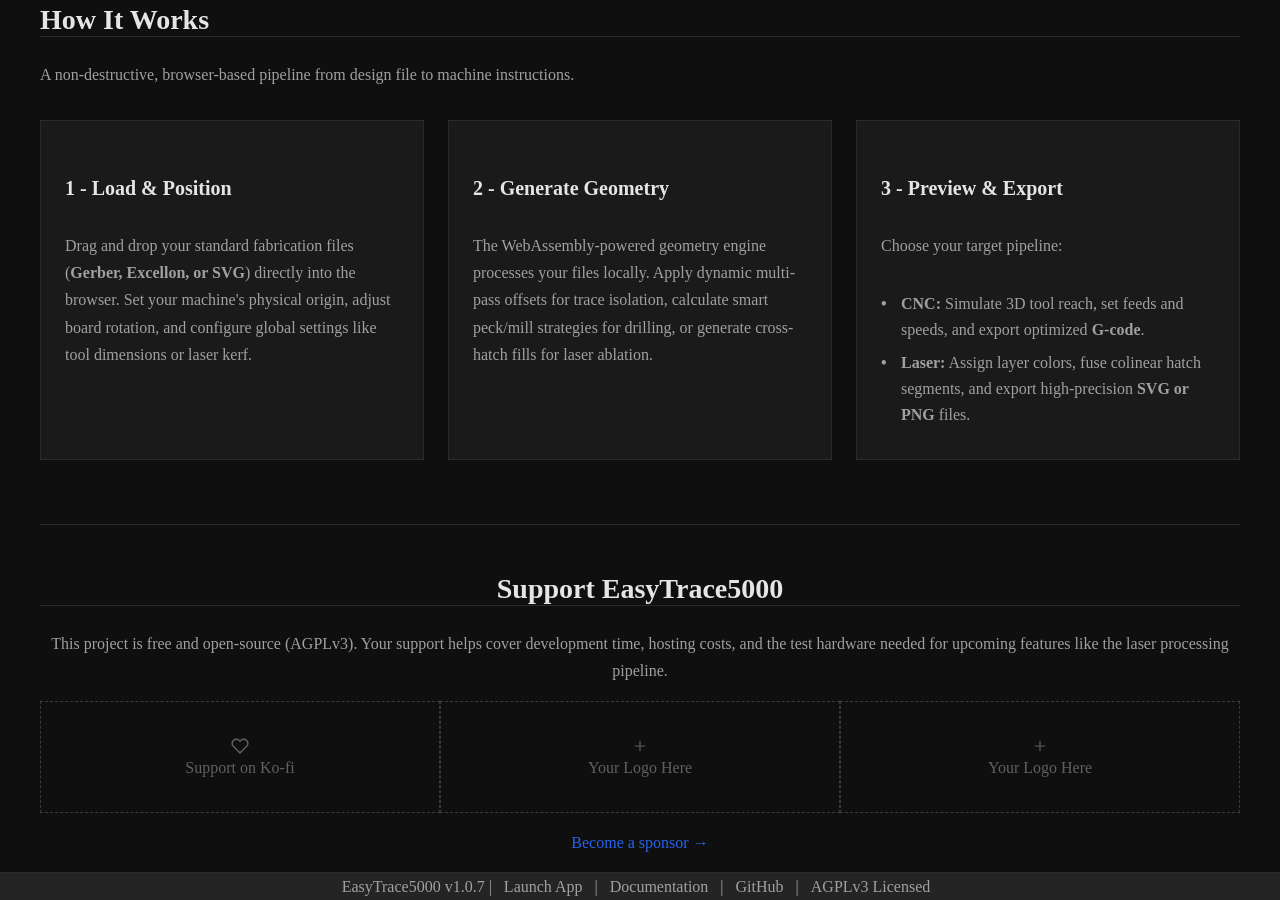
==== index.html @ 65008847 "v1.0.7 - Added 1st draft of Laser Pipeline, improved arc data pass-through in Clipper2 Wrapper, move" ====
<!DOCTYPE html>
<html lang="en" data-theme="dark">
<head>
    <meta charset="UTF-8">
    <!--!
        @file        index.html
        @description EasyTrace5000 Landing Page
        @author      Eltryus - Ricardo Marques
        @copyright   2025-2026 Eltryus - Ricardo Marques
        @see         {@link https://github.com/RicardoJCMarques/EasyTrace5000}
        @license     AGPL-3.0-or-later
    -->
    <!--
        EasyTrace5000 - Advanced PCB Isolation CAM Workspace
        Copyright (C) 2025-2026 Eltryus

        This program is free software: you can redistribute it and/or modify
        it under the terms of the GNU Affero General Public License as published by
        the Free Software Foundation, either version 3 of the License, or
        (at your option) any later version.

        This program is distributed in the hope that it will be useful,
        but WITHOUT ANY WARRANTY; without even the implied warranty of
        MERCHANTABILITY or FITNESS FOR A PARTICULAR PURPOSE.  See the
        GNU Affero General Public License for more details.

        You should have received a copy of the GNU Affero General Public License
        along with this program.  If not, see <https://www.gnu.org/licenses/>.
    -->
    <meta name="viewport" content="width=device-width, initial-scale=1.0, viewport-fit=cover">
    <title>EasyTrace5000 | Free Browser-Based PCB CAM Tool — Gerber to G-code or SVG/PNG</title>

    <meta name="description" content="Free, open-source PCB CAM software that runs in your browser. Convert Gerber, Excellon and SVG files into G-code for CNC isolation routing, drilling, copper clearing and board cutout. No installation, no cloud, no accounts.">
    <meta name="keywords" content="PCB CAM, PCB Isolation Routing, G-code Generator, Gerber to G-code, Excellon Drill, CNC PCB, Open Source CAM, WebAssembly, FlatCAM alternative, browser CAM tool, PCB milling software, GRBL PCB">
    <meta name="author" content="Eltryus">
    <meta name="robots" content="index, follow">
    <meta name="theme-color" content="#1a1a1a">

    <link rel="canonical" href="https://cam.eltryus.design/">

    <meta property="og:type" content="website">
    <meta property="og:url" content="https://cam.eltryus.design/">
    <meta property="og:title" content="EasyTrace5000 | Free Browser-Based PCB CAM Tool">
    <meta property="og:site_name" content="Eltryus">
    <meta property="og:description" content="Convert Gerber, Excellon and SVG fabrication files into machine-ready G-code. 100% browser-based, client-side, open-source and free.">
    <meta property="og:image" content="https://cam.eltryus.design/images/social-preview.jpg">
    <meta property="og:image:width" content="1200">
    <meta property="og:image:height" content="630">
    <meta property="og:locale" content="en_US">

    <link rel="icon" type="image/png" href="images/favicon/favicon-96x96.png" sizes="96x96">
    <link rel="icon" type="image/svg+xml" href="images/favicon/favicon.svg">
    <link rel="shortcut icon" href="images/favicon/favicon.ico">
    <link rel="apple-touch-icon" sizes="180x180" href="images/favicon/apple-touch-icon.png">
    <link rel="manifest" href="images/favicon/site.webmanifest">

    <link rel="stylesheet" href="css/base.css">
    <link rel="stylesheet" href="css/components.css">
    <link rel="stylesheet" href="css/theme.css">
    <link rel="stylesheet" href="css/doc.css">

    <script type="application/ld+json">
    {
        "@context": "https://schema.org",
        "@type": "WebApplication",
        "name": "EasyTrace5000",
        "alternateName": "EasyTrace",
        "url": "https://cam.eltryus.design/",
        "operatingSystem": "Any (Browser-based)",
        "applicationCategory": "DeveloperApplication",
        "applicationSubCategory": "CAM Software",
        "offers": {
            "@type": "Offer",
            "price": "0",
            "priceCurrency": "EUR",
            "availability": "https://schema.org/InStock"
        },
        "description": "Free, open-source, browser-based CAM tool for generating G-code from PCB fabrication files. Supports Gerber RS-274X, Excellon, and SVG input with multi-pass isolation routing, intelligent drilling, copper clearing, and board cutout with optimized toolpath generation.",
        "potentialAction": [
            {
                "@type": "ViewAction",
                "target": "https://cam.eltryus.design/easytrace5000",
                "name": "Launch Workspace"
            },
            {
                "@type": "ViewAction",
                "target": "https://cam.eltryus.design/doc/",
                "name": "Read Documentation"
            },
            {
                "@type": "DonateAction",
                "target": "https://ko-fi.com/eltryus",
                "name": "Support Development"
            }
        ],
        "author": {
            "@type": "Organization",
            "name": "Eltryus",
            "url": "https://www.eltryus.design",
            "logo": "https://www.eltryus.design/images/logo.png"
        },
        "screenshot": {
            "@type": "ImageObject",
            "url": "https://cam.eltryus.design/images/social-preview.jpg",
            "caption": "EasyTrace5000 main workspace showing PCB geometry with generated isolation toolpaths"
        },
        "featureList": [
            "Browser-based, 100% client-side CAM processing with zero cloud dependencies",
            "Analytic parsing for Gerber (RS-274X), Excellon, and SVG files",
            "WebAssembly geometry engine for high-performance boolean operations",
            "CNC Pipeline: multi-pass isolation routing, pocket clearing, and board cutouts",
            "Laser Pipeline: Vector (SVG) and raster (PNG) export with hatch fills",
            "Smart drill strategy with dynamic peck-or-mill selection",
            "Optimized toolpaths with staydown clustering and G2/G3 arc reconstruction",
            "Multiple CNC post-processors supported (GRBL, Marlin, LinuxCNC, Roland RML)"
        ],
        "softwareVersion": "1.0.7",
        "releaseNotes": "https://github.com/RicardoJCMarques/EasyTrace5000/blob/main/CHANGELOG.md",
        "downloadUrl": "https://github.com/RicardoJCMarques/EasyTrace5000",
        "installUrl": "https://cam.eltryus.design/easytrace5000",
        "license": "https://www.gnu.org/licenses/agpl-3.0.html",
        "isAccessibleForFree": true,
        "browserRequirements": "Requires JavaScript and WebAssembly support",
        "sameAs": [
            "https://github.com/RicardoJCMarques/EasyTrace5000"
        ]
    }
    </script>
</head>
<body>
    <!-- Skip link for keyboard accessibility -->
    <a href="#main-content" class="skip-link">Skip to Main Content</a>

    <!-- Header — matches doc pages -->
    <header class="doc-header">
        <div class="doc-brand">
            <a href="/" aria-label="EasyTrace5000 Homepage">EasyTrace5000</a>
        </div>

        <button class="doc-menu-toggle" aria-label="Toggle Navigation Menu" aria-expanded="false">
            <svg class="icon-menu" width="24" height="24" viewBox="0 0 24 24" fill="none" stroke="currentColor" stroke-width="2" stroke-linecap="round" stroke-linejoin="round" aria-hidden="true">
                <line x1="3" y1="12" x2="21" y2="12"></line>
                <line x1="3" y1="6" x2="21" y2="6"></line>
                <line x1="3" y1="18" x2="21" y2="18"></line>
            </svg>
            <svg class="icon-close" width="24" height="24" viewBox="0 0 24 24" fill="none" stroke="currentColor" stroke-width="2" stroke-linecap="round" stroke-linejoin="round" aria-hidden="true">
                <line x1="18" y1="6" x2="6" y2="18"></line>
                <line x1="6" y1="6" x2="18" y2="18"></line>
            </svg>
        </button>

        <nav class="doc-nav" aria-label="Main Navigation">
            <a href="/easytrace5000/" draggable="false" aria-label="Launch the Application">Launch App</a>
            <span class="separator" aria-hidden="true"></span>
            <a href="easytrace5000/doc/" draggable="false" aria-label="Documentation">Docs</a>
            <a href="easytrace5000/doc/cnc" draggable="false" aria-label="CNC Milling Guide">CNC Guide</a>
            <a href="easytrace5000/doc/laser" draggable="false" aria-label="Laser Processing Guide">Laser Guide</a>
            <a href="easytrace5000/doc/accessibility" draggable="false" aria-label="Accessibility Statement">Accessibility</a>
            <span class="separator" aria-hidden="true"></span>
            <a href="https://github.com/RicardoJCMarques/EasyTrace5000" target="_blank" draggable="false" aria-label="GitHub Repository (opens in a new tab)">GitHub</a>

            <button class="theme-toggle" id="theme-toggle" title="Toggle Theme" aria-label="Toggle between light and dark theme">
                <svg class="sun-icon" width="20" height="20" viewBox="0 0 24 24" fill="none" stroke="currentColor" stroke-width="1.5" aria-hidden="true"><circle cx="12" cy="12" r="5"></circle><line x1="12" y1="1" x2="12" y2="3"></line><line x1="12" y1="21" x2="12" y2="23"></line><line x1="4.22" y1="4.22" x2="5.64" y2="5.64"></line><line x1="18.36" y1="18.36" x2="19.78" y2="19.78"></line><line x1="1" y1="12" x2="3" y2="12"></line><line x1="21" y1="12" x2="23" y2="12"></line><line x1="4.22" y1="19.78" x2="5.64" y2="18.36"></line><line x1="18.36" y1="5.64" x2="19.78" y2="4.22"></line></svg>
                <svg class="moon-icon" width="20" height="20" viewBox="0 0 24 24" fill="none" stroke="currentColor" stroke-width="1.5" aria-hidden="true"><path d="M21 12.79A9 9 0 1 1 11.21 3 7 7 0 0 0 21 12.79z"></path></svg>
            </button>
        </nav>
    </header>

    <div class="doc-wrapper">
        <main id="main-content" class="doc-main doc-main--wide">

            <!-- Hero -->
            <section class="hero">
                <h1>Free, Browser-Based PCB CAM Workspace</h1>
                <p class="tagline">Convert your Gerber, Excellon, and SVG fabrication files into optimized G-code for CNC isolation routing — entirely in your browser. No installation, no cloud uploads, no accounts.</p>

                <figure>
                    <img src="images/EasyTrace5000_workspace.webp"
                         alt="EasyTrace5000 workspace showing loaded PCB copper geometry with generated multi-pass isolation routing toolpaths and drill operations"
                         width="830" height="467"
                         loading="eager">
                    <figcaption>The EasyTrace5000 workspace with PCB geometry and generated isolation toolpaths</figcaption>
                </figure>

                <div class="hero-actions">
                    <a href="easytrace5000/" class="btn btn--primary" draggable="false" aria-label="Launch the EasyTrace5000 workspace">Launch Workspace</a>
                    <a href="easytrace5000/doc/" class="btn btn--secondary" draggable="false" aria-label="Read the full documentation">Documentation</a>
                </div>
            </section>

            <!-- What is EasyTrace5000 — SEO prose -->
            <section id="about">
                <h2>What is EasyTrace5000?</h2>
                <p>EasyTrace5000 is a free, open-source CAM (Computer-Aided Manufacturing) tool purpose-built for PCB prototyping. It takes the standard fabrication files your EDA software exports — Gerber RS-274X copper layers, Excellon drill files, and SVG outlines — and generates the G-code your CNC router needs to physically mill the board.</p>
                <p>The entire application runs client-side in your browser using WebAssembly-powered geometry processing. Your board files never leave your machine — there are no cloud servers, no accounts, and no subscriptions. Open the workspace, drop your files in, configure your tool and machine parameters, and export ready-to-run G-code.</p>
                <p>EasyTrace5000 has been developed and tested with files from KiCad and EasyEDA. It supports GRBL-based CNC controllers out of the box, with experimental post-processors for GrblHAL, Marlin, LinuxCNC, Mach3, and Roland RML machines.</p>
            </section>

            <!-- Manufacturing Workflows -->
            <section id="workflows">
                <h2>Supported Manufacturing Workflows</h2>
                <p>EasyTrace5000 supports distinct processing pipelines tailored to your equipment. Read the documentation guides below to learn how to prepare your files and configure the workspace for your specific machine.</p>

                <div class="pipeline-grid">
                    <a href="easytrace5000/doc/cnc" class="pipeline-card pipeline-card--active" draggable="false" aria-label="Read the CNC Milling Guide">
                        <h3>
                            <svg width="24" height="24" viewBox="0 0 24 24" fill="none" stroke="currentColor" stroke-width="1.5" aria-hidden="true">
                                <circle cx="12" cy="12" r="3"/>
                                <path d="M12 2v4M12 18v4M4.93 4.93l2.83 2.83M16.24 16.24l2.83 2.83M2 12h4M18 12h4M4.93 19.07l2.83-2.83M16.24 7.76l2.83-2.83"/>
                            </svg>
                            CNC Milling
                            <span class="doc-badge doc-badge--stable">Stable</span>
                        </h3>
                        <p>Learn how to generate G-code for multi-pass isolation routing, intelligent drill strategy selection (peck vs. helix milling), copper clearing pocketing, and board cutout with holding tabs.</p>
                        <span class="btn btn--primary btn--block" aria-hidden="true">Read CNC Guide →</span>
                    </a>

                    <a href="easytrace5000/doc/laser" class="pipeline-card pipeline-card--dev" draggable="false" aria-label="Read the Laser Processing Guide">
                        <h3>
                            <svg width="24" height="24" viewBox="0 0 24 24" fill="none" stroke="currentColor" stroke-width="1.5" aria-hidden="true">
                                <path d="M12 2v8"/><path d="M12 14v8"/><circle cx="12" cy="12" r="2"/>
                                <path d="M4.93 4.93l4.24 4.24"/><path d="M14.83 14.83l4.24 4.24"/>
                            </svg>
                            Laser Processing
                            <span class="doc-badge doc-badge--dev">Beta</span>
                        </h3>
                        <p>Discover how to export vector (SVG) and raster (PNG) files for copper ablation and solder paste stencils. Features dynamic offsetting, cross-hatching, and solid polygon fills.</p>
                        <span class="btn btn--secondary btn--block" aria-hidden="true">Read Laser Guide →</span>
                    </a>
                </div>
            </section>

            <!-- Key Features -->
            <section>
                <h2>Key Features & Architecture</h2>
                <div class="feature-grid">
                    <div class="feature-card">
                        <h3>Multi-Operation Workflow</h3>
                        <p>A non-destructive workflow supporting multi-pass trace isolation, internal copper clearing, and board cutouts with optional holding tabs.</p>
                    </div>
                    <div class="feature-card">
                        <h3>Advanced Geometry Engine</h3>
                        <p>Analytic parsing of Gerber RS-274X, Excellon, and full SVG paths (including Béziers). Powered by a WebAssembly compilation of Clipper2 for high-performance boolean operations.</p>
                    </div>
                    <div class="feature-card">
                        <h3>True Arc Reconstruction</h3>
                        <p>Reconstructs true arcs (G2/G3) from polygonized post-Clipper2 data. This prevents the machine stuttering and poor surface finishes inherent to highly segmented toolpaths.</p>
                    </div>
                    <div class="feature-card">
                        <h3>Smart Drill Strategy</h3>
                        <p>Analyzes hole and slot diameters against your selected tool size to dynamically generate standard peck drilling or helical milling paths.</p>
                    </div>
                    <div class="feature-card">
                        <h3>Laser Geometry Engine</h3>
                        <p>Dedicated laser pipeline generating physical kerf-compensated paths. Supports concentric offsets, alternating zig-zag hatching for ablation, and solid polygon fills for raster rendering.</p>
                    </div>
                    <div class="feature-card">
                        <h3>100% Client-Side Privacy</h3>
                        <p>Your proprietary board files never leave your computer. EasyTrace5000 runs entirely in the browser memory with no cloud processing, no accounts, and broad post-processor support (GRBL, Marlin, LinuxCNC).</p>
                    </div>
                </div>
            </section>

            <!-- Supported File Formats -->
            <section id="formats">
                <h2>Supported File Formats</h2>
                <p>EasyTrace5000 reads the standard fabrication file formats exported by PCB design tools like KiCad, EasyEDA, Altium, Eagle, and others.</p>
                <div class="feature-grid">
                    <div class="feature-card">
                        <h3>Gerber (RS-274X)</h3>
                        <p>Standard copper layer and board outline files. Accepts <code>.gbr</code>, <code>.ger</code>, <code>.gtl</code>, <code>.gbl</code>, <code>.gts</code>, <code>.gbs</code>, <code>.gko</code>, <code>.gm1</code> extensions. Protel naming conventions are recognized for automatic operation assignment on drag-and-drop.</p>
                    </div>
                    <div class="feature-card">
                        <h3>Excellon Drill</h3>
                        <p>Drill files with hole positions, sizes, and slot definitions. Supports <code>.drl</code>, <code>.xln</code>, <code>.txt</code>, <code>.drill</code>, <code>.exc</code> extensions. The system automatically analyzes each hole against your tool diameter and selects the optimal drilling strategy.</p>
                    </div>
                    <div class="feature-card">
                        <h3>SVG (Scalable Vector Graphics)</h3>
                        <p>Full SVG path support including lines, arcs, quadratic and cubic Bézier curves. Useful for custom board outlines, decorative traces, or designs created outside traditional EDA tools.</p>
                    </div>
                </div>
            </section>

            <!-- How it works — brief workflow -->
            <section id="how-it-works">
                <h2>How It Works</h2>
                <p>A non-destructive, browser-based pipeline from design file to machine instructions.</p>

                <div class="step-grid">
                    <div class="step-card">
                        <h3>1 - Load & Position</h3>
                        <p>Drag and drop your standard fabrication files (<strong>Gerber, Excellon, or SVG</strong>) directly into the browser. Set your machine's physical origin, adjust board rotation, and configure global settings like tool dimensions or laser kerf.</p>
                    </div>

                    <div class="step-card">
                        <h3>2 - Generate Geometry</h3>
                        <p>The WebAssembly-powered geometry engine processes your files locally. Apply dynamic multi-pass offsets for trace isolation, calculate smart peck/mill strategies for drilling, or generate cross-hatch fills for laser ablation.</p>
                    </div>

                    <div class="step-card">
                        <h3>3 - Preview & Export</h3>
                        <p>Choose your target pipeline:</p>
                        <ul class="sub-feature-list">
                            <li><strong>CNC:</strong> Simulate 3D tool reach, set feeds and speeds, and export optimized <strong>G-code</strong>.</li>
                            <li><strong>Laser:</strong> Assign layer colors, fuse colinear hatch segments, and export high-precision <strong>SVG or PNG</strong> files.</li>
                        </ul>
                    </div>
                </div>
            </section>

            <!-- Sponsors -->
            <section id="support" class="sponsors-section">
                <h2>Support EasyTrace5000</h2>
                <p>This project is free and open-source (AGPLv3). Your support helps cover development time, hosting costs, and the test hardware needed for upcoming features like the laser processing pipeline.</p>

                <div class="sponsor-grid">
                    <a href="https://ko-fi.com/eltryus" target="_blank" class="sponsor-slot" title="Support on Ko-fi" draggable="false" aria-label="Support development on Ko-fi (opens in a new tab)">
                        <div class="slot-content">
                            <svg width="18" height="18" viewBox="0 0 24 24" fill="none" stroke="currentColor" stroke-width="2" aria-hidden="true">
                                <path d="M20.84 4.61a5.5 5.5 0 0 0-7.78 0L12 5.67l-1.06-1.06a5.5 5.5 0 0 0-7.78 7.78l1.06 1.06L12 21.23l7.78-7.78 1.06-1.06a5.5 5.5 0 0 0 0-7.78z"/>
                            </svg>
                            <span>Support on Ko-fi</span>
                        </div>
                    </a>
                    <a href="mailto:sponsor@eltryus.design" class="sponsor-slot" title="Become a Sponsor" draggable="false" aria-label="Contact us about sponsorship">
                        <div class="slot-content">
                            <svg width="18" height="18" viewBox="0 0 24 24" fill="none" stroke="currentColor" stroke-width="1.5" aria-hidden="true">
                                <path d="M12 5v14M5 12h14"/>
                            </svg>
                            <span>Your Logo Here</span>
                        </div>
                    </a>
                    <a href="mailto:sponsor@eltryus.design" class="sponsor-slot" title="Become a Sponsor" draggable="false" aria-label="Contact us about sponsorship">
                        <div class="slot-content">
                            <svg width="18" height="18" viewBox="0 0 24 24" fill="none" stroke="currentColor" stroke-width="1.5" aria-hidden="true">
                                <path d="M12 5v14M5 12h14"/>
                            </svg>
                            <span>Your Logo Here</span>
                        </div>
                    </a>
                </div>
                <p><a href="mailto:sponsor@eltryus.design" draggable="false">Become a sponsor →</a></p>
            </section>

        </main>

        <!-- Footer -->
        <footer class="doc-footer" aria-label="Footer">
            <p>
                EasyTrace5000 v1.0.7 |
                <a href="/easytrace5000" draggable="false">Launch App</a> |
                <a href="doc/" draggable="false">Documentation</a> |
                <a href="https://github.com/RicardoJCMarques/EasyTrace5000" target="_blank" draggable="false" aria-label="GitHub Repository (opens in a new tab)">GitHub</a> |
                <a href="/LICENSE" target="_blank" draggable="false" aria-label="AGPLv3 License (opens in a new tab)">AGPLv3 Licensed</a>
            </p>
        </footer>
    </div>

    <!-- Theme Loader -->
    <script defer src="themes/theme-loader.js"></script>
    <script>
        document.addEventListener('DOMContentLoaded', () => {
            // Theme toggle
            const themeBtn = document.getElementById('theme-toggle');
            if (themeBtn && window.ThemeLoader) {
                themeBtn.addEventListener('click', () => window.ThemeLoader.toggleTheme());
            }

            // Mobile menu toggle
            const menuBtn = document.querySelector('.doc-menu-toggle');
            const nav = document.querySelector('.doc-nav');
            if (menuBtn && nav) {
                menuBtn.addEventListener('click', () => {
                    const isExpanded = menuBtn.getAttribute('aria-expanded') === 'true';
                    menuBtn.setAttribute('aria-expanded', !isExpanded);
                    nav.classList.toggle('is-open');
                });
            }
        });
    </script>
</body>
</html>
---- css/components.css ----
/*!
 * @file        components.css
 * @description Reusable UI components - buttons, inputs, tooltips, badges, dropdowns
 * @author      Eltryus - Ricardo Marques
 * @copyright   2025-2026 Eltryus - Ricardo Marques
 * @see         {@link https://github.com/RicardoJCMarques/EasyTrace5000}
 * @license     AGPL-3.0-or-later
 */

/*
 * EasyTrace5000 - Advanced PCB Isolation CAM Workspace
 * Copyright (C) 2025-2026 Eltryus
 *
 * This program is free software: you can redistribute it and/or modify
 * it under the terms of the GNU Affero General Public License as published by
 * the Free Software Foundation, either version 3 of the License, or
 * (at your option) any later version.
 *
 * This program is distributed in the hope that it will be useful,
 * but WITHOUT ANY WARRANTY; without even the implied warranty of
 * MERCHANTABILITY or FITNESS FOR A PARTICULAR PURPOSE.  See the
 * GNU Affero General Public License for more details.
 *
 * You should have received a copy of the GNU Affero General Public License
 * along with this program.  If not, see <https://www.gnu.org/licenses/>.
 */

/* ============================================================================
   BUTTONS - Unified System
   ============================================================================ */

/* Base button - all buttons inherit from this */
.btn {
    min-width: var(--touch-target-compact);
    min-height: var(--touch-target-compact);
    padding: var(--spacing-sm) var(--spacing-md);
    border: 1px solid var(--color-border-secondary);
    border-radius: var(--radius);
    font-family: var(--font-family);
    font-size: var(--font-size-sm);
    font-weight: 500;
    cursor: pointer;
    display: inline-flex;
    align-items: center;
    justify-content: center;
    gap: var(--spacing-xs);
    user-select: none;
    background: transparent;
    color: var(--color-text-primary);
}

.btn:hover:not(:disabled) {
    border-color: var(--color-accent-primary);
    background: var(--color-bg-hover);
}

.btn:active:not(:disabled) {
    background: var(--color-bg-active);
}

.btn:disabled {
    opacity: 0.5;
    cursor: not-allowed;
}

/* Button Variants */
.btn--primary {
    background: var(--color-accent-primary);
    border-color: var(--color-accent-primary);
    color: white;
}

.btn--primary:hover:not(:disabled) {
    background: var(--color-accent-hover);
    border-color: var(--color-accent-hover);
}

.btn--secondary {
    background: transparent;
    border: 1px solid var(--color-border-secondary);
}

.btn--secondary:hover:not(:disabled) {
    border-color: var(--color-accent-primary);
    background: var(--color-bg-hover);
}

/* Icon-only buttons */
.btn--icon {
    padding: var(--spacing-xs);
    min-width: 2.25rem;
    min-height: 2.25rem;
    background: transparent;
    border: 1px solid transparent;
}

.btn--icon:hover:not(:disabled) {
    border-color: var(--color-border-secondary);
    background: var(--color-bg-hover);
}

/* Toolbar buttons */
.btn--tool {
    min-width: 2.25rem;
    min-height: 2.25rem;
    padding: var(--spacing-xs);
    background: transparent;
    border: 1px solid transparent;
}

.btn--tool:hover:not(:disabled) {
    border-color: var(--color-border-secondary);
    background: var(--color-bg-hover);
}

/* Compact size for dense layouts */
.btn--compact {
    min-width: 1.75rem;
    min-height: 1.75rem;
    padding: var(--spacing-xs);
    font-size: var(--font-size-xs);
}

/* Block button */
.btn--block {
    width: 100%;
}

/* Button icon sizing */
.btn svg {
    width: 1.125rem;
    height: 1.125rem;
    flex-shrink: 0;
}

.btn--compact svg {
    width: 0.875rem;
    height: 0.875rem;
}

/* Menu button with dropdown */
.btn--menu {
    display: flex;
    align-items: center;
    gap: var(--spacing-xs);
    padding: var(--spacing-xs) var(--spacing-md);
    background: transparent;
    border: 1px solid var(--color-border-secondary);
}

.btn--menu:hover {
    border-color: var(--color-accent-primary);
}

.btn--menu.active {
    background: var(--color-bg-active);
    border-color: var(--color-accent-primary);
}

/* Theme toggle */
.theme-toggle {
    position: relative;
    display: flex;
    align-items: center;
    justify-content: center;
    width: 2.25rem;
    height: 2.25rem;
    min-width: 2.25rem;
    min-height: 2.25rem;
    padding: 0;
    background: transparent;
    border: 1px solid var(--color-border-secondary);
    border-radius: var(--radius);
    color: var(--color-text-secondary);
    cursor: pointer;
}

.theme-toggle:hover {
    border-color: var(--color-accent-primary);
    color: var(--color-text-primary);
}

.theme-toggle svg {
    position: absolute;
    width: 1.125rem;
    height: 1.125rem;
}

/* Visibility toggle icon */

/* By default (no .is-hidden), the layer is VISIBLE */
/* Show the standard eye icon, hide the slash icon */
.visibility-btn .icon-eye {
    display: block;
}

.visibility-btn .icon-eye-slash {
    display: none;
}

/* When .is-hidden class is on the button, the layer is HIDDEN */
/* Hide the standard eye icon, show the slash icon */
.visibility-btn.is-hidden .icon-eye {
    display: none;
}

.visibility-btn.is-hidden .icon-eye-slash {
    display: block;
}

/* ============================================================================
   INPUTS & FORMS
   ============================================================================ */

input[type="text"],
input[type="number"],
input[type="email"],
input[type="password"],
input[type="search"],
select,
textarea {
    width: 100%;
    padding: var(--spacing-sm) var(--spacing-md);
    background: var(--color-bg-primary);
    border: 1px solid var(--color-border-secondary);
    border-radius: var(--radius);
    color: var(--color-text-primary);
    font-family: var(--font-family);
    font-size: var(--font-size-sm);
}

input:focus,
select:focus,
textarea:focus {
    outline: none;
    border-color: var(--color-border-focus);
    box-shadow: 0 0 0 2px rgba(64, 128, 255, 0.1);
}

input:disabled,
select:disabled,
textarea:disabled {
    background: var(--color-bg-tertiary);
    color: var(--color-text-disabled);
    cursor: not-allowed;
    opacity: 0.5;
}

input[readonly] {
    background: var(--color-bg-tertiary);
    color: var(--color-text-disabled);
    cursor: not-allowed;
}

/* Input with unit suffix */
.input-unit {
    display: flex;
    align-items: stretch;
}

.input-unit input {
    border-radius: var(--radius) 0 0 var(--radius);
    border-right: none;
    flex: 1;
}

.input-unit .unit {
    padding: var(--spacing-xs) var(--spacing-sm);
    background: var(--color-bg-tertiary);
    border: 1px solid var(--color-border-secondary);
    border-radius: 0 var(--radius) var(--radius) 0;
    font-size: var(--font-size-xs);
    color: var(--color-text-secondary);
    display: flex;
    align-items: center;
    white-space: nowrap;
}

/* Input error state */
input.input-error,
select.input-error {
    border-color: var(--color-error, #dc3545) !important;
    box-shadow: 0 0 0 2px rgba(220, 53, 69, 0.25);
}

input.input-error:focus {
    border-color: var(--color-error, #dc3545) !important;
    box-shadow: 0 0 0 3px rgba(220, 53, 69, 0.35);
}

/* Checkbox & Radio */
input[type="checkbox"],
input[type="radio"] {
    width: 1rem;
    height: 1rem;
    cursor: pointer;
    accent-color: var(--color-accent-primary);
}

.checkbox-label,
.radio-label {
    display: flex;
    align-items: center;
    gap: var(--spacing-sm);
    cursor: pointer;
    padding: var(--spacing-xs);
    border-radius: var(--radius);
    min-height: var(--touch-target-compact);
}

.checkbox-label:hover,
.radio-label:hover {
    background: var(--color-bg-hover);
}

/* Field Groups */
.field-group {
    margin-bottom: var(--spacing-md);
}

.field-group label {
    display: block;
    font-size: var(--font-size-sm);
    font-weight: 500;
    color: var(--color-text-secondary);
    margin-bottom: var(--spacing-xs);
}

.field-row {
    display: flex;
    gap: var(--spacing-sm);
}

.input-stack {
    display: flex;
    flex-direction: column;
    gap: var(--spacing-sm);
}

/* ============================================================================
   TOOLTIPS
   ============================================================================ */

.tooltip {
    position: absolute;
    background: var(--color-bg-tertiary);
    border: 1px solid var(--color-border-primary);
    border-radius: var(--radius);
    padding: var(--spacing-sm);
    font-size: var(--font-size-xs);
    font-family: var(--font-mono);
    color: var(--color-text-primary);
    pointer-events: none;
    z-index: var(--z-tooltip);
    white-space: nowrap;
    box-shadow: var(--shadow-md);
    opacity: 0;
    max-width: 18.75rem;
}

.tooltip.visible {
    opacity: 1;
}

.tooltip-content {
    display: flex;
    flex-direction: column;
    gap: var(--spacing-xs);
}

.tooltip-title {
    font-weight: 600;
    color: var(--color-accent-primary);
    margin-bottom: var(--spacing-xs);
    padding-bottom: var(--spacing-xs);
    border-bottom: 1px solid var(--color-border-primary);
}

.tooltip-text {
    line-height: var(--line-height-base);
    white-space: normal;
}

.tooltip-row {
    display: flex;
    justify-content: space-between;
    gap: var(--spacing-lg);
}

.tooltip-label {
    color: var(--color-text-secondary);
}

.tooltip-value {
    color: var(--color-text-primary);
    font-weight: 500;
}

/* Tooltip trigger icon */
.tooltip-trigger {
    display: inline-flex;
    align-items: center;
    justify-content: center;
    width: 0.875rem;
    height: 0.875rem;
    margin-left: var(--spacing-xs);
    border: 1px solid var(--color-text-secondary);
    border-radius: 50%;
    font-size: 0.5625rem;
    font-weight: 600;
    cursor: help;
    opacity: 0.6;
    user-select: none;
}

.tooltip-trigger:hover,
.tooltip-trigger:focus {
    opacity: 1;
    border-color: var(--color-accent-primary);
}

/* ============================================================================
   DROPDOWNS
   ============================================================================ */

.dropdown {
    position: relative;
}

.dropdown-content {
    position: absolute;
    top: 100%;
    left: 0;
    margin-top: var(--spacing-xs);
    min-width: 12.5rem;
    background: var(--color-bg-secondary);
    border: 1px solid var(--color-border-primary);
    border-radius: var(--radius);
    box-shadow: var(--shadow-lg);
    display: none;
    z-index: var(--z-dropdown);
}

.dropdown-content.show {
    display: block;
}

.menu-item {
    display: flex;
    align-items: center;
    gap: var(--spacing-sm);
    padding: var(--spacing-sm) var(--spacing-md);
    background: none;
    border: none;
    color: var(--color-text-primary);
    font-size: var(--font-size-sm);
    width: 100%;
    text-align: left;
    cursor: pointer;
    min-height: var(--touch-target-compact);
}

.menu-item:hover:not(:disabled) {
    background: var(--color-bg-hover);
}

.menu-item:disabled {
    color: var(--color-text-disabled);
    cursor: not-allowed;
    opacity: 0.5;
}

.menu-divider {
    height: 1px;
    background: var(--color-border-primary);
    margin: var(--spacing-xs) 0;
}

/* ============================================================================
   BADGES & INDICATORS
   ============================================================================ */

.badge {
    display: inline-flex;
    align-items: center;
    padding: 2px var(--spacing-xs);
    border-radius: var(--radius-sm);
    font-size: var(--font-size-xs);
    font-weight: 600;
    background: var(--color-bg-tertiary);
    color: var(--color-text-secondary);
}

.badge--success {
    background: var(--color-success);
    color: white;
}

.badge--warning {
    background: var(--color-warning);
    color: white;
}

.badge--error {
    background: var(--color-error);
    color: white;
}

.badge--info {
    background: var(--color-info);
    color: white;
}

/* Warning icon */
.warning-icon {
    margin-left: var(--spacing-xs);
    font-size: 0.75rem;
    cursor: help;
    animation: pulse-warning 2s ease-in-out infinite;
}

@keyframes pulse-warning {
    0%, 100% { opacity: 1; }
    50% { opacity: 0.5; }
}

/* Unsaved indicator */
.unsaved-indicator {
    width: 0.5rem;
    height: 0.5rem;
    border-radius: 50%;
    background: var(--color-warning);
    display: inline-block;
    margin-left: var(--spacing-xs);
}

/* ============================================================================
   SPONSOR SECTION
   ============================================================================ */

.sponsors-section {
    border-top: 1px solid var(--color-border-primary);
    padding-top: var(--modal-gap);
    text-align: center;
}

.sponsors-section h4 {
    font-size: var(--font-size-xs);
    color: var(--color-text-hint);
    text-transform: uppercase;
    letter-spacing: 0.5px;
    margin-bottom: var(--spacing-md);
}

.sponsor-grid {
    display: grid;
    grid-template-columns: repeat(3, 1fr);
    gap: var(--spacing-sm);
    margin-bottom: var(--spacing-sm);
}

.sponsor-slot {
    height: clamp(4rem, 15vmin, 6.875rem);
    background: var(--color-bg-primary);
    border: 1.5px dashed var(--color-border-secondary);
    border-radius: var(--radius);
    display: flex;
    flex-direction: column;
    align-items: center;
    justify-content: center;
    text-decoration: none;
    font-size: var(--font-size-xs);
    color: var(--color-text-disabled);
    cursor: pointer;
}

.sponsor-slot .slot-content {
    display: flex;
    flex-direction: column;
    align-items: center;
    gap: 4px;
}

.sponsor-slot:hover {
    border-style: solid;
    border-color: var(--color-interaction-sponsorship);
    color: var(--color-interaction-sponsorship);
    background: var(--color-bg-secondary);
}

.sponsor-slot--filled {
    opacity: 1;
    background: var(--color-bg-secondary);
    border-color: var(--color-border-secondary);
}

.sponsor-slot--filled:hover {
    border-color: var(--color-accent-primary);
}

.sponsor-slot--filled img {
    max-width: 90%;
    max-height: 90%;
    object-fit: contain;
}

.sponsor-cta {
    font-size: var(--font-size-xs);
    color: var(--color-text-secondary);
    text-decoration: none;
    margin-top: var(--spacing-sm);
    display: inline-block;
}

.sponsor-cta:hover {
    color: var(--color-interaction-sponsorship);
    text-decoration: underline;
}

/* ============================================================================
   PROGRESS BARS
   ============================================================================ */

.progress {
    display: block;
    height: 4px;
    background: var(--color-bg-primary);
    border-radius: 2px;
    overflow: hidden;
}

.progress-bar {
    display: block;
    height: 100%;
    background: var(--color-accent-primary);
}

/* ============================================================================
   LOADING SPINNER
   ============================================================================ */

.spinner {
    width: 2.5rem;
    height: 2.5rem;
    border: 3px solid var(--color-border-secondary);
    border-top: 3px solid var(--color-accent-primary);
    border-radius: 50%;
    animation: spin 1s linear infinite;
}

@keyframes spin {
    0% { transform: rotate(0deg); }
    100% { transform: rotate(360deg); }
}

/* ============================================================================
   STATS & INFO DISPLAY
   ============================================================================ */

.stats-info {
    background: var(--color-bg-primary);
    border-radius: var(--radius);
    padding: var(--spacing-sm);
    font-size: var(--font-size-xs);
    font-family: var(--font-mono);
    color: var(--color-text-secondary);
}

.stats-display {
    display: grid;
    grid-template-columns: 1fr 1fr;
    gap: var(--spacing-sm);
}

.stat-item {
    display: flex;
    justify-content: space-between;
    padding: var(--spacing-xs);
}

.stat-label {
    font-size: var(--font-size-sm);
    color: var(--color-text-secondary);
}

.stat-value {
    font-family: var(--font-mono);
    font-size: var(--font-size-sm);
    font-weight: 500;
    color: var(--color-text-primary);
}

/* ============================================================================
   STATUS LOG
   ============================================================================ */

.status-log-history .log-entry {
    padding: 2px 0;
    white-space: pre-wrap;
    user-select: text;
}

.status-log-history .log-entry.success {
    color: var(--color-success);
}

.status-log-history .log-entry.warning {
    color: var(--color-warning);
}

.status-log-history .log-entry.error {
    color: var(--color-error);
}

.status-log-history .log-entry.info {
    color: var(--color-info);
}

.status-log-history .log-entry.debug {
    color: var(--color-text-hint);
    opacity: 0.7;
}

/* ============================================================================
   SEPARATORS
   ============================================================================ */

.separator {
    width: 1px;
    height: 1.5rem;
    background: var(--color-border-primary);
    margin: 0 var(--spacing-sm);
}

.separator--horizontal {
    width: 100%;
    height: 1px;
    margin: var(--spacing-md) 0;
}

/* ============================================================================
   KEYBOARD NAVIGATION FOCUS STATES
   ============================================================================ */

/* Property field row */
.property-field:focus-visible {
    outline: 2px solid var(--color-border-focus);
    outline-offset: -2px;
    background: var(--color-bg-hover);
    border-radius: var(--radius);
}

/* Suppress focus ring on mouse click */
.property-field:focus:not(:focus-visible) {
    outline: none;
}

/* Sortable item grabbed state */
.file-node-content.is-grabbed {
    background: var(--color-bg-active);
    box-shadow: 0 4px 12px rgba(0, 0, 0, 0.3);
    border: 2px dashed var(--color-accent-primary);
    transform: scale(1.02);
    z-index: 10;
    position: relative;
}

/* Canvas */
#preview-canvas:focus-visible {
    outline: 2px solid var(--color-border-focus);
    outline-offset: -2px;
}

#preview-canvas:focus:not(:focus-visible) {
    outline: none;
}

/* Tree items */
.file-node-content:focus-visible,
.geometry-node-content:focus-visible,
.category-header:focus-visible {
    outline: 2px solid var(--color-border-focus);
    outline-offset: -2px;
}

.file-node-content:focus:not(:focus-visible),
.geometry-node-content:focus:not(:focus-visible),
.category-header:focus:not(:focus-visible) {
    outline: none;
}

/* Checkbox focus states */

input[type="checkbox"]:focus:not(:focus-visible) {
    outline: none;
}

.checkbox-label:has(input:focus-visible) {
    outline: 2px solid var(--color-border-focus);
    outline-offset: 2px;
    border-radius: var(--radius);
}

/* ============================================================================
   CALLOUTS
   ============================================================================ */

.callout {
    padding: var(--spacing-lg);
    border-radius: var(--radius);
    margin: 1.5rem 0;
    border-left: 4px solid var(--color-accent-primary);
    background: var(--color-bg-secondary);
}

.callout h3,
.callout h4 {
    margin-top: 0;
    font-size: 1rem;
    margin-bottom: 0.5rem;
}

.callout--info {
    border-color: var(--color-info);
    background: rgba(6, 182, 212, 0.05);
}

.callout--info h3,
.callout--info h4 {
    color: var(--color-info);
}

.callout--warning {
    border-color: var(--color-warning);
    background: rgba(245, 158, 11, 0.05);
}

.callout--warning h3,
.callout--warning h4 {
    color: var(--color-warning);
}

.callout--success {
    border-color: var(--color-success);
    background: rgba(34, 197, 94, 0.05);
}

.callout--error {
    border-color: var(--color-error);
    background: rgba(239, 68, 68, 0.05);
}

/* ============================================================================
   PANELS & ALERTS (Operation Inspector warnings and status)
   ============================================================================ */

/* Invalidation Panel */
.invalidation-panel {
    background-color: rgba(255, 68, 68, 0.1);
    border: 1px solid var(--color-error, #ff4444);
    margin-bottom: var(--spacing-md, 1rem);
    padding: var(--spacing-md, 1rem);
    border-radius: var(--border-radius, 4px);
}

.invalidation-panel .warning-header {
    font-weight: bold;
    color: var(--color-error, #ff4444);
    margin-bottom: var(--spacing-xs, 0.5rem);
    display: flex;
    align-items: center;
    gap: 8px;
}

.invalidation-panel .warning-message {
    font-size: var(--font-size-sm, 0.875rem);
    margin: 0 0 var(--spacing-md, 1rem) 0;
    color: var(--color-text, #e2e8f0);
    line-height: 1.4;
}

.invalidation-redo-btn {
    border-color: var(--color-error, #ff4444);
    color: var(--color-text, #e2e8f0);
}

.invalidation-redo-btn:hover {
    background-color: var(--color-error, #ff4444);
    color: #ffffff;
}

.export-summary-info {
    font-size: var(--font-size-sm);
    line-height: var(--line-height-base);
    color: var(--color-text-secondary);
}
.export-summary-info div { margin-bottom: var(--spacing-xs); }

/* Parameter Warning Panel */
.parameter-warning-panel {
    background: rgba(245, 158, 11, 0.1);
    border: 1px solid var(--color-warning);
    border-radius: var(--radius);
    padding: var(--spacing-md);
    margin-bottom: var(--spacing-lg);
    color: var(--color-text-primary);
}
.parameter-warning-header {
    font-weight: 600;
    color: var(--color-warning);
    margin-bottom: var(--spacing-sm);
    display: flex;
    align-items: center;
    gap: var(--spacing-xs);
}
.parameter-warning-list {
    margin: 0;
    padding-left: var(--spacing-lg);
    font-size: var(--font-size-sm);
}
.parameter-warning-list li { margin-bottom: 2px; }

/* ============================================================================
   RESPONSIVE
   ============================================================================ */

@media (max-width: 600px) {
    .sponsor-grid {
        grid-template-columns: repeat(2, 1fr);
    }
}

@media (max-width: 480px) {
    .sponsor-grid {
        grid-template-columns: 1fr;
    }

    .sponsor-slot {
        height: 4rem;
    }
}
---- css/theme.css ----
/*!
 * @file        theme.css
 * @description Theme application layer - applies theme tokens as CSS variables
 * @author      Eltryus - Ricardo Marques
 * @copyright   2025-2026 Eltryus - Ricardo Marques
 * @see         {@link https://github.com/RicardoJCMarques/EasyTrace5000}
 * @license     AGPL-3.0-or-later
 */

/*
 * EasyTrace5000 - Advanced PCB Isolation CAM Workspace
 * Copyright (C) 2025-2026 Eltryus
 *
 * This program is free software: you can redistribute it and/or modify
 * it under the terms of the GNU Affero General Public License as published by
 * the Free Software Foundation, either version 3 of the License, or
 * (at your option) any later version.
 *
 * This program is distributed in the hope that it will be useful,
 * but WITHOUT ANY WARRANTY; without even the implied warranty of
 * MERCHANTABILITY or FITNESS FOR A PARTICULAR PURPOSE.  See the
 * GNU Affero General Public License for more details.
 *
 * You should have received a copy of the GNU Affero General Public License
 * along with this program.  If not, see <https://www.gnu.org/licenses/>.
 */

 /**
 * This file provides fallback theme values.
 * Actual theme colors are loaded from JSON files via theme-loader.js
 */

/* ============================================================================
   ROOT THEME VARIABLES
   These are set dynamically by theme-loader.js
   Fallbacks provided here match the dark theme
   ============================================================================ */

:root {
    /* Background Colors */
    --color-bg-primary: #0f0f0f;
    --color-bg-secondary: #1a1a1a;
    --color-bg-tertiary: #242424;
    --color-bg-hover: #2a2a2a;
    --color-bg-active: #333333;

    /* Text Colors */
    --color-text-primary: #e5e5e5;
    --color-text-secondary: #a0a0a0;
    --color-text-disabled: #606060;
    --color-text-hint: #666666;

    /* Border Colors */
    --color-border-primary: #2a2a2a;
    --color-border-secondary: #3a3a3a;
    --color-border-focus: #4080ff;

    /* Accent Colors */
    --color-accent-primary: #2563eb;
    --color-accent-hover: #3b82f6;
    --color-accent-active: #60a5fa;

    /* Semantic Colors */
    --color-success: #22c55e;
    --color-warning: #f59e0b;
    --color-error: #ef4444;
    --color-info: #06b6d4;

    /* Operations Colors */
    --color-operation-isolation: #ff8844;
    --color-operation-drill: #4488ff;
    --color-operation-clearing: #44ff88;
    --color-operation-cutout: #ff00ff;
    --color-operation-toolpath: #00ffff;

    /* Canvas Colors */
    --color-canvas-background: #0f0f0f;
    --color-canvas-grid: #aaaaaa;
    --color-canvas-origin: #aaaaaa;
    --color-canvas-origin-outline: #000000;
    --color-canvas-bounds: #aaaaaa;
    --color-canvas-ruler: #aaaaaa;
    --color-canvas-ruler-text: #aaaaaa;

    /* Debug Colors */
    --color-debug-points: #ff00ff;
    --color-debug-arcs: #00ffff;
    --color-debug-wireframe: #00aa00;
    --color-debug-bounds: #ff0000;

    /* Geometry Colors */
    --color-geometry-source-isolation: #ff8844;
    --color-geometry-source-drill: #4488ff;
    --color-geometry-source-clearing: #44ff88;
    --color-geometry-source-cutout: #333333;
    --color-geometry-offset-external: #a60000;
    --color-geometry-offset-internal: #00a600;
    --color-geometry-offset-on: #bcbc02;
    --color-geometry-preview: #0060dd;
    --color-geometry-toolpath: #00ffff;
    --color-geometry-selection: #00ffff;
    --color-geometry-laser-filled: #0060dd;

    /* Primitives Colors */
    --color-primitive-offset-internal: #00aa00;
    --color-primitive-offset-external: #ff0000;
    --color-primitive-peck-mark-good: #16d329ff;
    --color-primitive-peck-mark-warn: #d2cb00ff;
    --color-primitive-peck-mark-error: #ff0000;
    --color-primitive-peck-mark-slow: #ff5e00ff;
    --color-primitive-reconstructed: #00ffff;
    --color-primitive-reconstructed-path: #ffff00;
    --color-primitive-debug-contour-colors-0: #00ff00;
    --color-primitive-debug-contour-colors-1: #ff0000;
    --color-primitive-debug-contour-colors-2: #0000ff;
    --color-primitive-debug-contour-colors-3: #ffff00;
    --color-primitive-debug-contour-colors-4: #ff00ff;
    --color-primitive-debug-contour-colors-5: #00ffff;
    --color-primitive-debug-curve-colors-0: #ff0000;
    --color-primitive-debug-curve-colors-1: #00ff00;
    --color-primitive-debug-curve-colors-2: #0000ff;
    --color-primitive-debug-curve-colors-3: #ffff00;
    --color-primitive-debug-curve-colors-4: #ff00ff;
    --color-primitive-debug-curve-colors-5: #00ffff;
    --color-primitive-debug-label: #FFFFFF;
    --color-primitive-debug-label-stroke: #000000;

    /* B&W Colors */
    --color-bw-black: #000000;
    --color-bw-white: #ffffff;

    /* Pipelines Colors */
    --color-pipeline-cnc: #ff8844;
    --color-pipeline-laser: #a855f7;

    /* Interaction Colors */
    --color-interaction-sponsorship: #6366f1;
    --color-interaction-sponsorship-text: #e9d5ff;
    --color-interaction-kofi: #42d6aa;
}

/* ============================================================================
   THEME TOGGLE BUTTON
   ============================================================================ */

/* Dark theme (default): Show sun icon */
.theme-toggle .sun-icon {
    opacity: 1;
    transform: rotate(0deg) scale(1);
}

.theme-toggle .moon-icon {
    opacity: 0;
    transform: rotate(-180deg) scale(0.8);
}

/* Light theme: Show moon icon */
[data-theme="light"] .theme-toggle .sun-icon {
    opacity: 0;
    transform: rotate(180deg) scale(0.8);
}

[data-theme="light"] .theme-toggle .moon-icon {
    opacity: 1;
    transform: rotate(0deg) scale(1);
}

/* ============================================================================
   THEME-AWARE ICON SYSTEM
   All SVG icons automatically inherit theme colors via currentColor
   ============================================================================ */

.category-icon,
.file-icon,
.geometry-icon {
    color: var(--color-text-secondary);
}

.category-icon svg,
.file-icon svg,
.geometry-icon svg {
    color: inherit;
}

/* Operation-specific icon colors */
[data-op-type="isolation"] .category-icon {
    color: var(--color-operation-isolation);
}

[data-op-type="drill"] .category-icon {
    color: var(--color-operation-drill);
}

[data-op-type="clearing"] .category-icon {
    color: var(--color-operation-clearing);
}

[data-op-type="cutout"] .category-icon {
    color: var(--color-operation-cutout);
}

/* ============================================================================
   LIGHT THEME ADJUSTMENTS
   Fine-tuning for light theme if needed
   ============================================================================ */

[data-theme="light"] .shadow-sm {
    box-shadow: 0 1px 2px rgba(0, 0, 0, 0.08);
}

[data-theme="light"] .shadow-md {
    box-shadow: 0 2px 8px rgba(0, 0, 0, 0.12);
}

[data-theme="light"] .shadow-lg {
    box-shadow: 0 4px 16px rgba(0, 0, 0, 0.16);
}

/* ============================================================================
   THEME LOADING STATE
   Prevent flash of unstyled content
   ============================================================================ */

/* Hide the body only if the html tag doesn't have a theme */
html:not([data-theme]) body {
    visibility: hidden;
}

/* Show the body once the html tag has a theme */
html[data-theme] body {
    visibility: visible;
}
---- css/doc.css ----
/*!
 * @file        css/doc.css
 * @description Documentation layout and styling
 * @author      Eltryus - Ricardo Marques
 * @copyright   2025-2026 Eltryus - Ricardo Marques
 * @see         {@link https://github.com/RicardoJCMarques/EasyTrace5000}
 * @license     AGPL-3.0-or-later
 */

/*
 * EasyTrace5000 - Advanced PCB Isolation CAM Workspace
 * Copyright (C) 2025-2026 Eltryus
 *
 * This program is free software: you can redistribute it and/or modify
 * it under the terms of the GNU Affero General Public License as published by
 * the Free Software Foundation, either version 3 of the License, or
 * (at your option) any later version.
 *
 * This program is distributed in the hope that it will be useful,
 * but WITHOUT ANY WARRANTY; without even the implied warranty of
 * MERCHANTABILITY or FITNESS FOR A PARTICULAR PURPOSE.  See the
 * GNU Affero General Public License for more details.
 *
 * You should have received a copy of the GNU Affero General Public License
 * along with this program.  If not, see <https://www.gnu.org/licenses/>.
 */

/* ============================================================================
   VARIABLES
   ============================================================================ */
:root {
    --doc-sidebar-width: clamp(12rem, 16vw, 15rem);
    --doc-content-max-width: 60rem;
    --doc-wide-max-width: 75rem;
    --doc-layout-max-width:75rem;
}

/* ============================================================================
   GLOBAL LAYOUT (APP SHELL)
   ============================================================================ */
html, body {
    height: 100%;
    margin: 0;
    overflow: hidden;
}

h1, h2, h3, h4, h5, h6 {
    scroll-margin-top: calc(var(--header-layout-height) + 2rem);
}

/* ============================================================================
   HEADER
   ============================================================================ */
.doc-header {
    position: fixed;
    top: 0;
    left: 0;
    right: 0;
    height: var(--header-layout-height);
    padding-top: var(--safe-area-top);
    padding-left: max(calc(var(--spacing-xl) + var(--safe-area-left)), calc((100% - var(--doc-layout-max-width)) / 2 + var(--spacing-xl)));
    padding-right: max(calc(var(--spacing-xl) + var(--safe-area-right)), calc((100% - var(--doc-layout-max-width)) / 2 + var(--spacing-xl)));
    background: var(--color-bg-secondary);
    border-bottom: 1px solid var(--color-border-primary);
    display: flex;
    align-items: center;
    justify-content: space-between;
    z-index: var(--z-sticky);
    box-sizing: border-box;
}

.doc-brand {
    font-size: var(--font-size-xl);
    font-weight: 600;
    line-height: 1;
}

.doc-brand a {
    color: var(--color-text-primary);
    text-decoration: none;
    transition: color 0.2s;
}

.doc-brand a:hover {
    color: var(--color-accent-primary);
}

.doc-nav {
    display: flex;
    align-items: center;
    gap: var(--spacing-sm);
}

.doc-nav a {
    color: var(--color-text-secondary);
    text-decoration: none;
    font-size: var(--font-size-sm);
    padding: var(--spacing-xs) var(--spacing-md);
    border-radius: var(--radius);
    transition: all 0.2s;
    font-weight: 500;
}

.doc-nav a:hover {
    color: var(--color-text-primary);
    background: var(--color-bg-hover);
}

.doc-nav a.active {
    color: var(--color-accent-primary);
    background: var(--color-bg-active);
}

.doc-nav a.nav-highlight {
    color: var(--color-accent-primary);
    font-weight: 600;
}

.doc-nav .separator {
    width: 1px;
    height: 1.25rem;
    background: var(--color-border-secondary);
    margin: 0 var(--spacing-xs);
}

/* ============================================================================
   SCROLLABLE WRAPPER
   Scrollbar always at viewport edge
   ============================================================================ */
.doc-wrapper {
    position: fixed;
    top: var(--header-layout-height);
    left: 0;
    right: 0;
    bottom: 0;
    overflow-y: auto;
    overflow-x: hidden;
    scroll-behavior: smooth;
    background: var(--color-bg-primary);
}

/* ============================================================================
   SIDEBAR (Fixed position, outside document flow)
   ============================================================================ */
.doc-sidebar {
    position: fixed;
    top: var(--header-layout-height);
    left: 0;
    bottom: 0;
    width: var(--doc-sidebar-width);
    background: var(--color-bg-secondary);
    border-right: 1px solid var(--color-border-primary);
    padding: var(--spacing-xl);
    padding-left: calc(var(--spacing-xl) + var(--safe-area-left));
    padding-bottom: calc(var(--spacing-xl) + 91px);
    overflow-y: auto;
    scrollbar-width: thin;
    box-sizing: border-box;
    z-index: -1;
}

.doc-sidebar h2 {
    font-size: var(--font-size-xs);
    text-transform: uppercase;
    letter-spacing: 0.05em;
    color: var(--color-text-secondary);
    margin-bottom: var(--spacing-lg);
    border: none;
    padding: 0;
    display: flex;
    align-items: center;
    gap: var(--spacing-sm);
}

.doc-sidebar ol,
.doc-sidebar ul {
    list-style: none;
    padding: 0;
    margin: 0;
}

.doc-sidebar li {
    margin-bottom: 2px;
}

.doc-sidebar a {
    display: block;
    color: var(--color-text-secondary);
    text-decoration: none;
    font-size: var(--font-size-sm);
    padding: 6px 8px;
    border-radius: var(--radius);
    line-height: 1.4;
}

.doc-sidebar a:hover {
    color: var(--color-text-primary);
    background: var(--color-bg-hover);
}

.doc-sidebar ol ol,
.doc-sidebar ul ul {
    margin-left: var(--spacing-md);
    padding-left: var(--spacing-sm);
    border-left: 1px solid var(--color-border-primary);
    margin-top: 4px;
    margin-bottom: 8px;
}

/* ============================================================================
   MAIN CONTENT
   ============================================================================ */
.doc-main {
    max-width: var(--doc-content-max-width);
    padding: var(--spacing-xxl) var(--spacing-xl);
    padding-right: calc(var(--spacing-xl) + var(--safe-area-right));
    padding-left: calc(var(--spacing-xl) + var(--safe-area-left));
    box-sizing: border-box;
    margin: 0 auto;
}

/* Wide mode for index page (no sidebar) */
.doc-main--wide {
    max-width: var(--doc-wide-max-width);
}

/* When sidebar exists, offset main content */
.doc-wrapper.has-sidebar .doc-main {
    margin-left: var(--doc-sidebar-width);
    margin-right: 0;
    padding-left: var(--spacing-xl);
    /* Keep content left-aligned with fixed gap from sidebar */
    max-width: var(--doc-content-max-width);
}

/* ============================================================================
   FOOTER - VIEWPORT WIDTH BREAKOUT
   ============================================================================ */
.doc-footer {
    width: 100vw;
    position: relative;
    left: 50%;
    transform: translateX(-50%);
    padding: 2rem var(--spacing-xl);
    padding-bottom: calc(2rem + var(--safe-area-bottom));
    padding-left: calc(var(--spacing-xl) + var(--safe-area-left));
    padding-right: calc(var(--spacing-xl) + var(--safe-area-right));
    background: var(--color-bg-tertiary);
    border-top: 1px solid var(--color-border-primary);
    text-align: center;
    font-size: var(--font-size-sm);
    color: var(--color-text-hint);
    box-sizing: border-box;
}

.doc-footer p {
    max-width: var(--doc-content-max-width);
    margin: 0 auto;
    padding: 0;
}

.doc-footer a {
    color: var(--color-text-secondary);
    text-decoration: none;
    margin: 0 0.5rem;
}

.doc-footer a:hover {
    text-decoration: underline;
    color: var(--color-accent-primary);
}

/* ============================================================================
   TYPOGRAPHY & ELEMENTS
   ============================================================================ */
section {
    margin-bottom: 4rem;
}

section:last-child {
    margin-bottom: 0px;
}

h1 {
    font-size: 2.5rem;
    margin-bottom: var(--spacing-lg);
    line-height: 1.2;
    color: var(--color-text-primary);
}

h2 {
    font-size: 1.75rem;
    margin-top: 3rem;
    margin-bottom: 1.5rem;
    padding-bottom: var(--spacing-sm);
    border-bottom: 1px solid var(--color-border-primary);
    color: var(--color-text-primary);
}

h3 {
    font-size: 1.25rem;
    margin-top: 2rem;
    margin-bottom: 1rem;
    font-weight: 600;
    color: var(--color-text-primary);
}

h4 {
    font-size: 1rem;
    margin-top: 1.5rem;
    margin-bottom: 0.75rem;
    font-weight: 600;
    color: var(--color-text-primary);
}

p {
    margin-bottom: 1rem;
    color: var(--color-text-secondary);
    font-size: 1rem;
    line-height: 1.7;
}

/* Links */
.doc-main a:not([class]) {
    color: var(--color-accent-primary);
    text-decoration: none;
    border-bottom: 1px solid transparent;
}

.doc-main a:not([class]):hover {
    border-bottom-color: currentColor;
}

/* Lists */
.doc-main ul, .doc-main ol {
    margin-bottom: 1.5rem;
    padding-left: 1.5rem;
    color: var(--color-text-secondary);
}

.doc-main li {
    margin-bottom: 0.5rem;
    line-height: 1.6;
}

/* Definitions */
dl {
    margin-bottom: 2rem;
}

dt {
    font-weight: 600;
    color: var(--color-text-primary);
    margin-top: 1rem;
}

dd {
    margin-left: 1rem;
    margin-bottom: 0.5rem;
    color: var(--color-text-secondary);
}

/* Images */
figure {
    margin: 2.5rem 0;
    text-align: center;
}

figure img {
    max-width: 100%;
    height: auto;
    border-radius: var(--radius-md);
    border: 1px solid var(--color-border-primary);
    box-shadow: var(--shadow-sm);
    background: var(--color-bg-primary);
}

figcaption {
    margin-top: 0.75rem;
    font-size: 0.9rem;
    color: var(--color-text-hint);
    font-style: italic;
}

/* Code & Tables */
code {
    background: var(--color-bg-tertiary);
    color: var(--color-text-primary);
    padding: 0.2em 0.4em;
    border-radius: var(--radius-sm);
    font-size: 0.9em;
    font-family: var(--font-mono);
}

pre {
    background: var(--color-bg-tertiary);
    border: 1px solid var(--color-border-primary);
    padding: var(--spacing-md);
    border-radius: var(--radius);
    overflow-x: auto;
    margin: 1.5rem 0;
}

pre code {
    background: none;
    color: inherit;
    padding: 0;
    border: none;
}

kbd {
    background: var(--color-bg-tertiary);
    border: 1px solid var(--color-border-secondary);
    border-bottom-width: 2px;
    border-radius: 4px;
    padding: 2px 6px;
    font-size: 0.85em;
    font-family: var(--font-mono);
    color: var(--color-text-primary);
}

table {
    width: 100%;
    border-collapse: collapse;
    margin: 2rem 0;
    font-size: 0.95rem;
    border: 1px solid var(--color-border-primary);
    border-radius: var(--radius);
    overflow: hidden;
}

th, td {
    padding: var(--spacing-md);
    text-align: left;
    border-bottom: 1px solid var(--color-border-primary);
}

th {
    background: var(--color-bg-tertiary);
    color: var(--color-text-primary);
    font-weight: 600;
}

td {
    color: var(--color-text-secondary);
    background: var(--color-bg-primary);
}

tr:last-child td {
    border-bottom: none;
}

/* ============================================================================
   CARDS & GRIDS
   Pipeline card styles here are for the documentation page layout.
   The app modals (modals.css) have their own pipeline card presentation.
   ============================================================================ */

.hero {
    text-align: center;
    padding: 4rem 0;
    border-bottom: 1px solid var(--color-border-primary);
    margin-bottom: 3rem;
}

.hero--compact {
    padding: 2rem 0;
}

.hero .tagline {
    font-size: 1.25rem;
    color: var(--color-text-secondary);
    margin-bottom: 2rem;
}

.hero-actions {
    display: flex;
    gap: var(--spacing-md);
    justify-content: center;
    flex-wrap: wrap;
    margin-top: 2rem;
}

.pipeline-grid, .feature-grid, .workflow-grid, .step-grid, .workflow-split {
    display: grid;
    grid-template-columns: repeat(auto-fit, minmax(280px, 1fr));
    gap: 1.5rem;
    margin: 2rem 0;
}

.pipeline-card, .feature-card, .workflow-card, .step-card, .workflow-column {
    background: var(--color-bg-secondary);
    border: 1px solid var(--color-border-primary);
    border-radius: var(--radius-lg);
    padding: 1.5rem;
    text-decoration: none;
    display: flex;
    flex-direction: column;
}


.pipeline-card:hover {
    border-color: var(--color-accent-primary);
    box-shadow: var(--shadow-md);
}

.pipeline-card.is-locked {
    opacity: 0.5;
    pointer-events: none;
    cursor: not-allowed;
}

.pipeline-card h3, .feature-card h3 {
    margin-top: 0;
    margin-bottom: 1rem;
    display: flex;
    align-items: center;
    gap: 0.75rem;
    font-size: 1.25rem;
    color: var(--color-text-primary);
}

.pipeline-card p {
    flex: 1;
    margin-bottom: 1.5rem;
}

/* Status Borders */
.pipeline-card--active {
    border-top: 4px solid var(--color-success);
}

.pipeline-card--dev {
    border-top: 4px solid var(--color-warning);
}

.pipeline-card .btn {
    pointer-events: none;
}

.pipeline-card:hover .btn--primary {
    background-color: var(--color-accent-hover);
    color: white;
}

.pipeline-card:hover .btn--secondary {
    background-color: var(--color-bg-tertiary);
    color: var(--color-text-primary);
    border-color: var(--color-text-secondary);
}

.workflow-column--cnc {
    border-top: 4px solid var(--color-pipeline-cnc);
}

.workflow-column--laser {
    border-top: 4px solid var(--color-pipeline-laser);
}

/* Bullet list for Step 3 in "How it works" */
.sub-feature-list {
    list-style: none;
    padding-left: 0 !important;
    margin-bottom: 0 !important;

}

.sub-feature-list li {
    position: relative;
    padding-left: 1.25rem;
    margin-bottom: 0.5rem;
}

.sub-feature-list li::before {
    content: "•";
    position: absolute;
    left: 0;
    color: var(--color-text-secondary);
    font-weight: bold;
}

/* Badges */
.doc-badge {
    display: inline-flex;
    align-items: center;
    padding: 2px 8px;
    border-radius: 999px;
    font-size: 0.75rem;
    font-weight: 600;
    text-transform: uppercase;
    letter-spacing: 0.05em;
    vertical-align: text-bottom;
    margin-left: 0.5rem;
}

.doc-badge--stable {
    background: rgba(34, 197, 94, 0.15);
    color: var(--color-success);
}

.doc-badge--dev {
    background: rgba(245, 158, 11, 0.15);
    color: var(--color-warning);
}

.doc-badge--planned {
    background: var(--color-bg-tertiary);
    color: var(--color-text-secondary);
}

/* ============================================================================
   MOBILE NAVIGATION
   ============================================================================ */
.doc-menu-toggle {
    display: none;
    background: none;
    border: 1px solid var(--color-border-primary);
    border-radius: var(--radius);
    color: var(--color-text-primary);
    padding: 0.5rem;
    cursor: pointer;
}

.doc-menu-toggle .icon-close {
    display: none;
}

.doc-menu-toggle[aria-expanded="true"] .icon-menu {
    display: none;
}

.doc-menu-toggle[aria-expanded="true"] .icon-close {
    display: block;
}

@media (max-width: 768px) {
    .doc-menu-toggle {
        display: block;
    }

    .doc-nav {
        display: none;
        position: fixed;
        z-index: 200;
        top: var(--header-layout-height);
        bottom: 0;
        left: 0;
        right: 0;
        height: auto;
        background: var(--color-bg-primary);
        border-top: 1px solid var(--color-border-primary);
        padding: 2rem;
        padding-left: calc(2rem + var(--safe-area-left));
        padding-right: calc(2rem + var(--safe-area-right));
        padding-bottom: calc(2rem + var(--safe-area-bottom));
        flex-direction: column;
        align-items: stretch;
        gap: 1rem;
        overflow-y: auto;
        overscroll-behavior: contain;
    }

    .doc-nav.is-open {
        display: flex;
    }

    .doc-nav .separator {
        display: none;
    }

    .doc-nav a {
        text-align: center;
        padding: 1rem;
        background: var(--color-bg-secondary);
        border: 1px solid var(--color-border-secondary);
        font-size: 1.1rem;
    }

    .doc-nav .theme-toggle {
        width: 100%;
        height: 3rem;
        justify-content: center;
        margin-top: 1rem;
        margin-bottom: var(--safe-area-bottom);
        background: var(--color-bg-secondary);
        border: 1px solid var(--color-border-secondary);
        border-radius: var(--radius);
    }

    .pipeline-grid, .feature-grid, .workflow-grid, .step-grid, .workflow-split {
        grid-template-columns: 1fr;
    }
}

/* ============================================================================
   RESPONSIVE - TABLET (Sidebar hidden)
   ============================================================================ */
@media (max-width: 900px) {
    .doc-sidebar {
        display: none;
    }

    .doc-wrapper.has-sidebar .doc-main {
        margin-left: 0;
        padding-left: calc(var(--spacing-xl) + var(--safe-area-left));
        max-width: none;
    }

    .doc-main {
        max-width: none;
    }
}

/* ============================================================================
   RESPONSIVE - MOBILE
   ============================================================================ */
@media (max-width: 768px) {
    h1 {
        font-size: 2rem;
    }

    h2 {
        font-size: 1.5rem;
    }

    .hero {
        padding: 2rem 0;
    }

    .pipeline-grid, .feature-grid {
        grid-template-columns: 1fr;
    }

    .doc-main {
        padding: var(--spacing-lg);
        padding-left: calc(var(--spacing-lg) + var(--safe-area-left));
        padding-right: calc(var(--spacing-lg) + var(--safe-area-right));
    }

    .doc-footer {
        padding: var(--spacing-lg);
        padding-bottom: calc(var(--spacing-lg) + var(--safe-area-bottom));
    }
}

/* ============================================================================
   LARGE SCREENS - Constrain sidebar position and content
   ============================================================================ */
@media (min-width: 1200px) {
    .doc-sidebar {
        left: calc((100vw - var(--doc-layout-max-width)) / 2);
    }

    .doc-wrapper.has-sidebar .doc-main {
        /* Content stays fixed width, left-aligned after sidebar */
        margin-left: calc((100vw - var(--doc-layout-max-width)) / 2 + var(--doc-sidebar-width));
    }
}
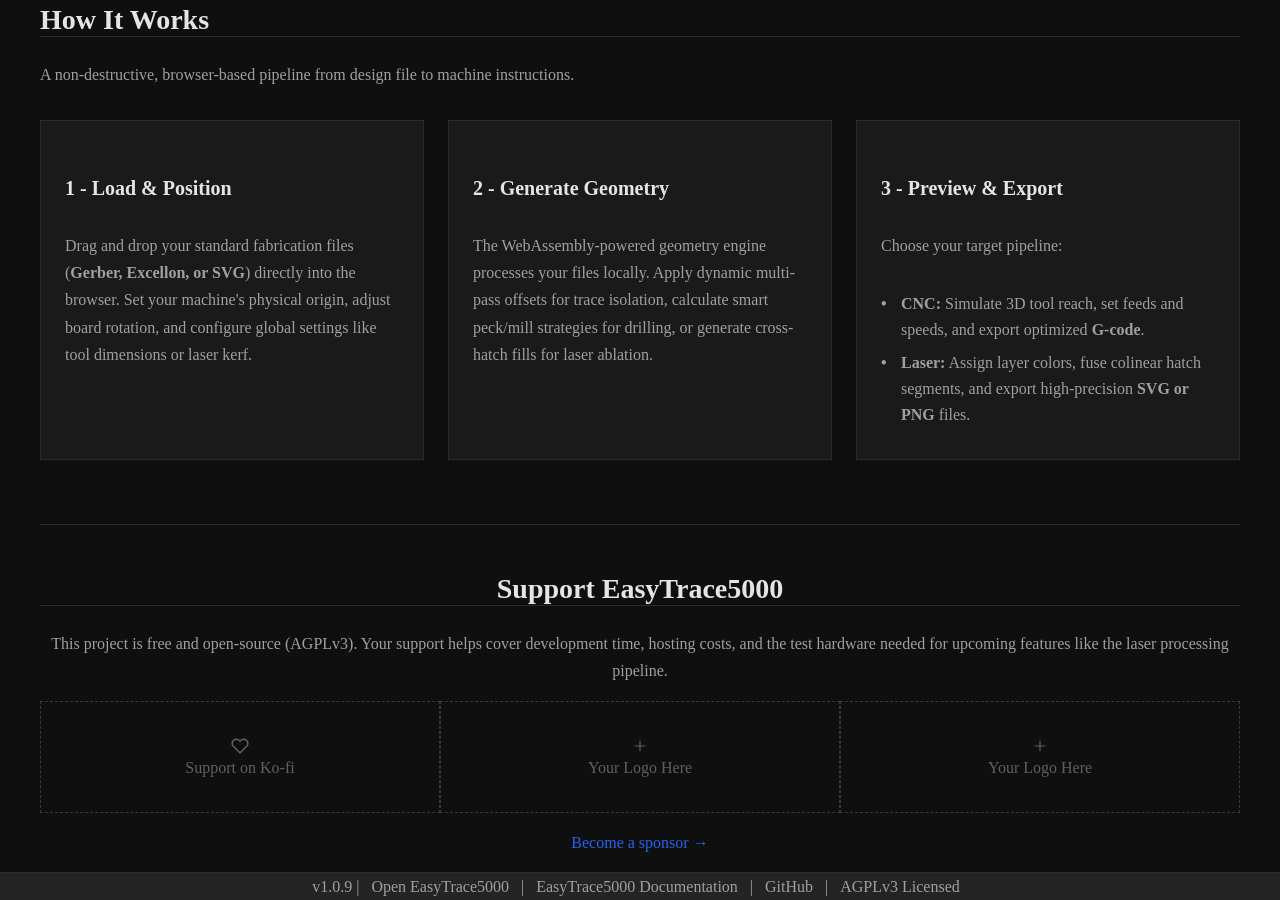
==== commit 52e376e4: "v1.0.9 - Enforced winding at source, more boolean orchestration optimizations" ====
--- a/index.html
+++ b/index.html
@@ -28,10 +28,10 @@
         along with this program.  If not, see <https://www.gnu.org/licenses/>.
     -->
     <meta name="viewport" content="width=device-width, initial-scale=1.0, viewport-fit=cover">
-    <title>EasyTrace5000 | Free Browser-Based PCB CAM Tool — Gerber to G-code or SVG/PNG</title>
-
-    <meta name="description" content="Free, open-source PCB CAM software that runs in your browser. Convert Gerber, Excellon and SVG files into G-code for CNC isolation routing, drilling, copper clearing and board cutout. No installation, no cloud, no accounts.">
-    <meta name="keywords" content="PCB CAM, PCB Isolation Routing, G-code Generator, Gerber to G-code, Excellon Drill, CNC PCB, Open Source CAM, WebAssembly, FlatCAM alternative, browser CAM tool, PCB milling software, GRBL PCB">
+    <title>Eltryus CAM Suite | Free Browser-Based Manufacturing Tools</title>
+
+    <meta name="description" content="A suite of free, open-source CAM tools running directly in your browser. Features EasyTrace5000 for PCB milling, and upcoming 2.5D routing tools.">
+    <meta name="keywords" content="CAM Suite, PCB CAM, CNC Router software, browser CAM tool, open source CAM, G-code generator">
     <meta name="author" content="Eltryus">
     <meta name="robots" content="index, follow">
     <meta name="theme-color" content="#1a1a1a">
@@ -40,9 +40,9 @@
 
     <meta property="og:type" content="website">
     <meta property="og:url" content="https://cam.eltryus.design/">
-    <meta property="og:title" content="EasyTrace5000 | Free Browser-Based PCB CAM Tool">
+    <meta property="og:title" content="Eltryus CAM Suite | Free Browser-Based Manufacturing Tools">
     <meta property="og:site_name" content="Eltryus">
-    <meta property="og:description" content="Convert Gerber, Excellon and SVG fabrication files into machine-ready G-code. 100% browser-based, client-side, open-source and free.">
+    <meta property="og:description" content="Free, open-source, client-side CAM software for makers. Featuring EasyTrace5000 for PCB isolation routing and upcoming 2.5D woodworking tools.">
     <meta property="og:image" content="https://cam.eltryus.design/images/social-preview.jpg">
     <meta property="og:image:width" content="1200">
     <meta property="og:image:height" content="630">
@@ -54,77 +54,80 @@
     <link rel="apple-touch-icon" sizes="180x180" href="images/favicon/apple-touch-icon.png">
     <link rel="manifest" href="images/favicon/site.webmanifest">
 
+    <link rel="preload" as="image" href="images/EasyTrace5000_workspace.webp" type="image/webp" fetchpriority="high">
+
     <link rel="stylesheet" href="css/base.css">
     <link rel="stylesheet" href="css/components.css">
     <link rel="stylesheet" href="css/theme.css">
     <link rel="stylesheet" href="css/doc.css">
 
     <script type="application/ld+json">
-    {
-        "@context": "https://schema.org",
-        "@type": "WebApplication",
-        "name": "EasyTrace5000",
-        "alternateName": "EasyTrace",
-        "url": "https://cam.eltryus.design/",
-        "operatingSystem": "Any (Browser-based)",
-        "applicationCategory": "DeveloperApplication",
-        "applicationSubCategory": "CAM Software",
-        "offers": {
-            "@type": "Offer",
-            "price": "0",
-            "priceCurrency": "EUR",
-            "availability": "https://schema.org/InStock"
+    [
+        {
+            "@context": "https://schema.org",
+            "@type": "WebApplication",
+            "name": "Eltryus CAM Suite",
+            "url": "https://cam.eltryus.design/",
+            "operatingSystem": "Any (Browser-based)",
+            "applicationCategory": "DeveloperApplication",
+            "applicationSubCategory": "CAM Software",
+            "offers": {
+                "@type": "Offer",
+                "price": "0",
+                "priceCurrency": "EUR",
+                "availability": "https://schema.org/InStock"
+            },
+            "description": "A suite of free, open-source, browser-based CAM tools. Features EasyTrace5000 for generating CNC and Laser files for PCB fabrication and upcoming 2.5D routing software.",
+            "hasPart": {
+                "@type": "WebApplication",
+                "name": "EasyTrace5000 Workspace",
+                "url": "https://cam.eltryus.design/easytrace5000/",
+                "description": "Advanced PCB CAM tool for isolation routing and laser processing."
+            },
+            "potentialAction": [
+                {
+                    "@type": "ViewAction",
+                    "target": "https://cam.eltryus.design/easytrace5000/",
+                    "name": "Launch EasyTrace5000"
+                },
+                {
+                    "@type": "ViewAction",
+                    "target": "https://cam.eltryus.design/easytrace5000/doc/",
+                    "name": "Read Documentation"
+                },
+                {
+                    "@type": "DonateAction",
+                    "target": "https://ko-fi.com/eltryus",
+                    "name": "Support Development"
+                }
+            ],
+            "author": {
+                "@type": "Organization",
+                "name": "Eltryus",
+                "url": "https://www.eltryus.design",
+                "logo": "https://www.eltryus.design/images/logo.png"
+            },
+            "screenshot": {
+                "@type": "ImageObject",
+                "url": "https://cam.eltryus.design/images/social-preview.jpg",
+                "caption": "Eltryus CAM Suite tools"
+            },
+            "isAccessibleForFree": true,
+            "browserRequirements": "Requires JavaScript and WebAssembly support"
         },
-        "description": "Free, open-source, browser-based CAM tool for generating G-code from PCB fabrication files. Supports Gerber RS-274X, Excellon, and SVG input with multi-pass isolation routing, intelligent drilling, copper clearing, and board cutout with optimized toolpath generation.",
-        "potentialAction": [
-            {
-                "@type": "ViewAction",
-                "target": "https://cam.eltryus.design/easytrace5000",
-                "name": "Launch Workspace"
-            },
-            {
-                "@type": "ViewAction",
-                "target": "https://cam.eltryus.design/doc/",
-                "name": "Read Documentation"
-            },
-            {
-                "@type": "DonateAction",
-                "target": "https://ko-fi.com/eltryus",
-                "name": "Support Development"
-            }
-        ],
-        "author": {
-            "@type": "Organization",
-            "name": "Eltryus",
-            "url": "https://www.eltryus.design",
-            "logo": "https://www.eltryus.design/images/logo.png"
-        },
-        "screenshot": {
-            "@type": "ImageObject",
-            "url": "https://cam.eltryus.design/images/social-preview.jpg",
-            "caption": "EasyTrace5000 main workspace showing PCB geometry with generated isolation toolpaths"
-        },
-        "featureList": [
-            "Browser-based, 100% client-side CAM processing with zero cloud dependencies",
-            "Analytic parsing for Gerber (RS-274X), Excellon, and SVG files",
-            "WebAssembly geometry engine for high-performance boolean operations",
-            "CNC Pipeline: multi-pass isolation routing, pocket clearing, and board cutouts",
-            "Laser Pipeline: Vector (SVG) and raster (PNG) export with hatch fills",
-            "Smart drill strategy with dynamic peck-or-mill selection",
-            "Optimized toolpaths with staydown clustering and G2/G3 arc reconstruction",
-            "Multiple CNC post-processors supported (GRBL, Marlin, LinuxCNC, Roland RML)"
-        ],
-        "softwareVersion": "1.0.7",
-        "releaseNotes": "https://github.com/RicardoJCMarques/EasyTrace5000/blob/main/CHANGELOG.md",
-        "downloadUrl": "https://github.com/RicardoJCMarques/EasyTrace5000",
-        "installUrl": "https://cam.eltryus.design/easytrace5000",
-        "license": "https://www.gnu.org/licenses/agpl-3.0.html",
-        "isAccessibleForFree": true,
-        "browserRequirements": "Requires JavaScript and WebAssembly support",
-        "sameAs": [
-            "https://github.com/RicardoJCMarques/EasyTrace5000"
-        ]
-    }
+        {
+            "@context": "https://schema.org",
+            "@type": "BreadcrumbList",
+            "itemListElement": [
+                {
+                    "@type": "ListItem",
+                    "position": 1,
+                    "name": "Eltryus CAM Suite",
+                    "item": "https://cam.eltryus.design/"
+                }
+            ]
+        }
+    ]
     </script>
 </head>
 <body>
@@ -134,7 +137,7 @@
     <!-- Header — matches doc pages -->
     <header class="doc-header">
         <div class="doc-brand">
-            <a href="/" aria-label="EasyTrace5000 Homepage">EasyTrace5000</a>
+            <a href="/" aria-label="Eltryus CAM Suite Homepage">Eltryus CAM Suite</a>
         </div>
 
         <button class="doc-menu-toggle" aria-label="Toggle Navigation Menu" aria-expanded="false">
@@ -150,7 +153,7 @@
         </button>
 
         <nav class="doc-nav" aria-label="Main Navigation">
-            <a href="/easytrace5000/" draggable="false" aria-label="Launch the Application">Launch App</a>
+            <a href="/easytrace5000/" draggable="false" aria-label="Launch the Application">Open EasyTrace5000</a>
             <span class="separator" aria-hidden="true"></span>
             <a href="easytrace5000/doc/" draggable="false" aria-label="Documentation">Docs</a>
             <a href="easytrace5000/doc/cnc" draggable="false" aria-label="CNC Milling Guide">CNC Guide</a>
@@ -171,26 +174,47 @@
 
             <!-- Hero -->
             <section class="hero">
-                <h1>Free, Browser-Based PCB CAM Workspace</h1>
-                <p class="tagline">Convert your Gerber, Excellon, and SVG fabrication files into optimized G-code for CNC isolation routing — entirely in your browser. No installation, no cloud uploads, no accounts.</p>
-
-                <figure>
-                    <img src="images/EasyTrace5000_workspace.webp"
-                         alt="EasyTrace5000 workspace showing loaded PCB copper geometry with generated multi-pass isolation routing toolpaths and drill operations"
-                         width="830" height="467"
-                         loading="eager">
-                    <figcaption>The EasyTrace5000 workspace with PCB geometry and generated isolation toolpaths</figcaption>
-                </figure>
-
-                <div class="hero-actions">
-                    <a href="easytrace5000/" class="btn btn--primary" draggable="false" aria-label="Launch the EasyTrace5000 workspace">Launch Workspace</a>
-                    <a href="easytrace5000/doc/" class="btn btn--secondary" draggable="false" aria-label="Read the full documentation">Documentation</a>
-                </div>
-            </section>
-
-            <!-- What is EasyTrace5000 — SEO prose -->
+                <h1>Browser-Based CAM Tools for Makers</h1>
+                <p class="tagline">Free, open-source manufacturing software that runs entirely in your browser. From PCB isolation routing to 2.5D woodworking—no cloud, no accounts, no installations.</p>
+            </section>
+
+            <section id="suite-tools">
+                <div class="pipeline-grid" style="margin-top: -2rem; margin-bottom: 4rem;">
+                    
+                    <a href="easytrace5000/" class="pipeline-card pipeline-card--active" draggable="false" aria-label="Launch EasyTrace5000 Workspace">
+                        <h3>
+                            <svg width="24" height="24" viewBox="0 0 24 24" fill="none" stroke="currentColor" stroke-width="1.5" aria-hidden="true">
+                                <rect x="3" y="3" width="18" height="18" rx="2" ry="2"></rect>
+                                <line x1="9" y1="3" x2="9" y2="21"></line>
+                                <circle cx="14" cy="9" r="2"></circle>
+                                <path d="M14 11v10"></path>
+                            </svg>
+                            EasyTrace5000
+                            <span class="doc-badge doc-badge--stable">Live</span>
+                        </h3>
+                        <p>Advanced PCB CAM. Convert Gerber, Excellon, and SVG files into CNC G-Code or Laser compatible files. Client-side replacement for FlatCAM.</p>
+                        <span class="btn btn--primary btn--block" aria-hidden="true">Launch EasyTrace5000 Workspace</span>
+                    </a>
+
+                    <div class="pipeline-card pipeline-card--dev" style="opacity: 0.8; cursor: default;">
+                        <h3>
+                            <svg width="24" height="24" viewBox="0 0 24 24" fill="none" stroke="currentColor" stroke-width="1.5" aria-hidden="true">
+                                <path d="M20 14.66V20a2 2 0 0 1-2 2H4a2 2 0 0 1-2-2V6a2 2 0 0 1 2-2h5.34"></path>
+                                <polygon points="18 2 22 6 12 16 8 16 8 12 18 2"></polygon>
+                            </svg>
+                            3D Router CAM
+                            <span class="doc-badge doc-badge--dev">Eventually</span>
+                        </h3>
+                        <p>A CAM tool for woodworking, furniture/sign making and 3D reliefs.</p>
+                        <span class="btn btn--secondary btn--block" aria-hidden="true" style="pointer-events: none;">Maybe, Kinda, Sorta</span>
+                    </div>
+
+                </div>
+            </section>
+
+            <!-- What is EasyTrace5000 -->
             <section id="about">
-                <h2>What is EasyTrace5000?</h2>
+                <h2>Featured Tool: EasyTrace5000 PCB CAM</h2>
                 <p>EasyTrace5000 is a free, open-source CAM (Computer-Aided Manufacturing) tool purpose-built for PCB prototyping. It takes the standard fabrication files your EDA software exports — Gerber RS-274X copper layers, Excellon drill files, and SVG outlines — and generates the G-code your CNC router needs to physically mill the board.</p>
                 <p>The entire application runs client-side in your browser using WebAssembly-powered geometry processing. Your board files never leave your machine — there are no cloud servers, no accounts, and no subscriptions. Open the workspace, drop your files in, configure your tool and machine parameters, and export ready-to-run G-code.</p>
                 <p>EasyTrace5000 has been developed and tested with files from KiCad and EasyEDA. It supports GRBL-based CNC controllers out of the box, with experimental post-processors for GrblHAL, Marlin, LinuxCNC, Mach3, and Roland RML machines.</p>
@@ -347,9 +371,9 @@
         <!-- Footer -->
         <footer class="doc-footer" aria-label="Footer">
             <p>
-                EasyTrace5000 v1.0.7 |
-                <a href="/easytrace5000" draggable="false">Launch App</a> |
-                <a href="doc/" draggable="false">Documentation</a> |
+                v1.0.9 |
+                <a href="easytrace5000/" draggable="false">Open EasyTrace5000</a> |
+                <a href="easytrace5000/doc/" draggable="false">EasyTrace5000 Documentation</a> |
                 <a href="https://github.com/RicardoJCMarques/EasyTrace5000" target="_blank" draggable="false" aria-label="GitHub Repository (opens in a new tab)">GitHub</a> |
                 <a href="/LICENSE" target="_blank" draggable="false" aria-label="AGPLv3 License (opens in a new tab)">AGPLv3 Licensed</a>
             </p>
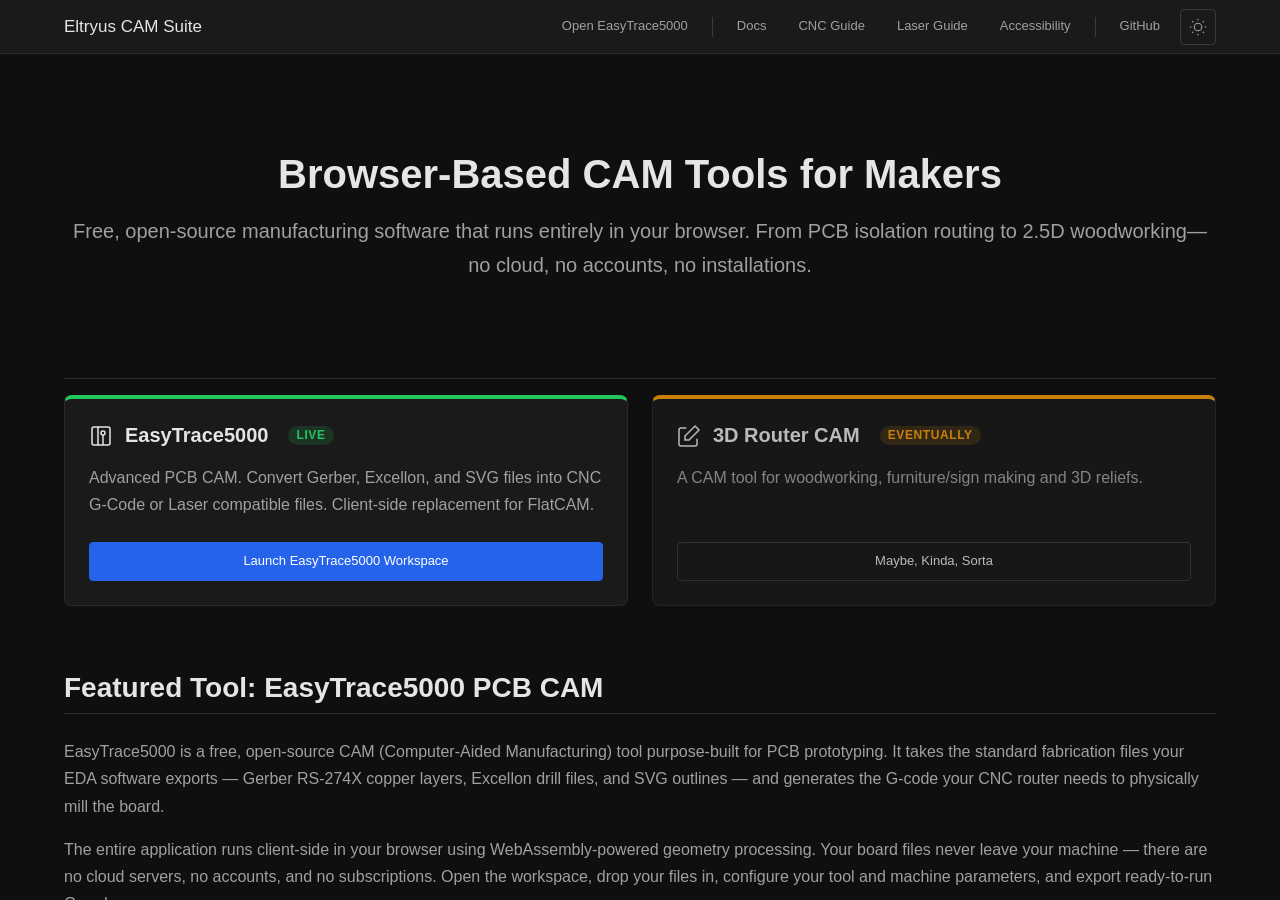
==== commit e3222fb9: "v1.1.2 - Added Soldermask Stencil Operation, more laser svg export file optimizations, fixed some to" ====
--- a/index.html
+++ b/index.html
@@ -371,7 +371,7 @@
         <!-- Footer -->
         <footer class="doc-footer" aria-label="Footer">
             <p>
-                v1.0.9 |
+                v1.1.2 |
                 <a href="easytrace5000/" draggable="false">Open EasyTrace5000</a> |
                 <a href="easytrace5000/doc/" draggable="false">EasyTrace5000 Documentation</a> |
                 <a href="https://github.com/RicardoJCMarques/EasyTrace5000" target="_blank" draggable="false" aria-label="GitHub Repository (opens in a new tab)">GitHub</a> |
--- a/css/base.css
+++ b/css/base.css
@@ -0,0 +1,342 @@
+/*!
+ * @file        base.css
+ * @description Foundation styles - reset, variables, typography, utilities
+ * @author      Eltryus - Ricardo Marques
+ * @copyright   2025-2026 Eltryus - Ricardo Marques
+ * @see         {@link https://github.com/RicardoJCMarques/EasyTrace5000}
+ * @license     AGPL-3.0-or-later
+ */
+
+/*
+ * EasyTrace5000 - Advanced PCB Isolation CAM Workspace
+ * Copyright (C) 2025-2026 Eltryus
+ *
+ * This program is free software: you can redistribute it and/or modify
+ * it under the terms of the GNU Affero General Public License as published by
+ * the Free Software Foundation, either version 3 of the License, or
+ * (at your option) any later version.
+ *
+ * This program is distributed in the hope that it will be useful,
+ * but WITHOUT ANY WARRANTY; without even the implied warranty of
+ * MERCHANTABILITY or FITNESS FOR A PARTICULAR PURPOSE.  See the
+ * GNU Affero General Public License for more details.
+ *
+ * You should have received a copy of the GNU Affero General Public License
+ * along with this program.  If not, see <https://www.gnu.org/licenses/>.
+ */
+
+/* ============================================================================
+   CSS RESET
+   ============================================================================ */
+* {
+    margin: 0;
+    padding: 0;
+    box-sizing: border-box;
+}
+
+a {
+    color: inherit;
+    text-decoration: none;
+    cursor: pointer;
+}
+
+/* ============================================================================
+   ROOT BASELINE
+   ============================================================================ */
+html {
+    font-size: 16px; /* Explicit font-size baseline for rem calculations */
+}
+
+/* ============================================================================
+   CSS CUSTOM PROPERTIES - Structure & Sizing Only
+   Colors loaded from theme JSON via theme-loader.js
+   ============================================================================ */
+:root {
+    /* Layout Dimensions */
+    --toolbar-height-base: 3.375rem;      /* The actual content height */
+    --status-bar-height: 2.75rem;         /* 44px */
+    --section-header-height: 2.25rem;     /* 36px */
+    
+    /* Safe Area Environment Variables */
+    --safe-area-top: env(safe-area-inset-top, 0px);
+    --safe-area-bottom: env(safe-area-inset-bottom, 0px);
+    --safe-area-left: env(safe-area-inset-left, 0px);
+    --safe-area-right: env(safe-area-inset-right, 0px);
+    
+    /* Calculated Header Height: Toolbar Content + Notch Space */
+    --header-layout-height: calc(var(--toolbar-height-base) + var(--safe-area-top));
+    
+    /* Total footer height including safe area */
+    --footer-total-height: calc(var(--status-bar-height) + var(--safe-area-bottom));
+    
+    /* Sidebar widths */
+    --sidebar-left-width: clamp(15.5rem, 20vw, 21rem);
+    --sidebar-right-width: clamp(15.5rem, 20vw, 22rem);
+
+    /* Spacing Scale */
+    --spacing-xs: 0.25rem;    /* 4px */
+    --spacing-sm: 0.5rem;     /* 8px */
+    --spacing-md: 0.75rem;    /* 12px */
+    --spacing-lg: 1rem;       /* 16px */
+    --spacing-xl: 1.5rem;     /* 24px */
+    --spacing-xxl: 2rem;      /* 32px */
+
+    /* Border Radius */
+    --radius-sm: 0.125rem;    /* 2px */
+    --radius: 0.25rem;        /* 4px */
+    --radius-md: 0.375rem;    /* 6px */
+    --radius-lg: 0.5rem;      /* 8px */
+
+    /* Shadows */
+    --shadow-sm: 0 1px 2px rgba(0, 0, 0, 0.3);
+    --shadow-md: 0 2px 8px rgba(0, 0, 0, 0.3);
+    --shadow-lg: 0 4px 16px rgba(0, 0, 0, 0.4);
+
+    /* Typography */
+    --font-family: -apple-system, BlinkMacSystemFont, 'Inter', 'Segoe UI', sans-serif;
+    --font-mono: 'SF Mono', Consolas, 'Courier New', monospace;
+    --font-size-xs: 0.75rem;      /* 12px */
+    --font-size-sm: 0.8125rem;    /* 13px */
+    --font-size-base: 0.875rem;   /* 14px */
+    --font-size-lg: 0.9375rem;    /* 15px */
+    --font-size-xl: 1.0625rem;    /* 17px */
+    --font-size-xxl: 1.1875rem;   /* 19px */
+    --line-height-tight: 1.25;
+    --line-height-base: 1.6;
+    --line-height-relaxed: 1.75;
+
+    /* Z-Index Scale */
+    --z-base: 1;
+    --z-dropdown: 100;
+    --z-sticky: 200;
+    --z-overlay: 800;
+    --z-modal: 1000;
+    --z-tooltip: 10000;
+
+    /* Touch Targets */
+    --touch-target-min: 2.75rem;      /* 44px */
+    --touch-target-compact: 2.25rem;  /* 36px */
+    
+    /* Modal Dimensions */
+    --modal-max-width: min(850px, 95vw);
+    --modal-max-height: calc(var(--vh-small) - var(--spacing-xl) * 2);
+    --modal-padding-block: var(--spacing-lg);
+    --modal-padding-inline: var(--spacing-lg);
+    --modal-header-min-height: 3.5rem;
+    --modal-footer-min-height: 3.5rem;
+    --modal-gap: var(--spacing-xl);
+
+    /* Set DEFAULTS to the safe fallback */
+    --vh-dynamic: 100vh;
+    --vh-full: 100vh;
+    --vh-small: 100vh;
+}
+
+/* Overwrite with modern units only if supported */
+@supports (height: 100dvh) {
+    :root {
+        --vh-dynamic: 100dvh;
+        --vh-full: 100dvh;
+    }
+}
+
+@supports (height: 100svh) {
+    :root {
+        --vh-small: 100svh;
+    }
+}
+
+/* ============================================================================
+   TYPOGRAPHY
+   ============================================================================ */
+body {
+    font-family: var(--font-family);
+    font-size: var(--font-size-base);
+    line-height: var(--line-height-base);
+    color: var(--color-text-primary);
+    background: var(--color-bg-primary);
+    overflow: hidden;
+    user-select: none;
+    -webkit-font-smoothing: antialiased;
+    -moz-osx-font-smoothing: grayscale;
+}
+
+h1, h2, h3, h4, h5, h6 {
+    line-height: var(--line-height-tight);
+    font-weight: 600;
+}
+
+h1 { font-size: var(--font-size-xxl); }
+h2 { font-size: var(--font-size-xl); }
+h3 { font-size: var(--font-size-lg); }
+h4 { font-size: var(--font-size-base); }
+h5 { font-size: var(--font-size-sm); }
+h6 { font-size: var(--font-size-xs); }
+
+code, pre {
+    font-family: var(--font-mono);
+    font-size: var(--font-size-sm);
+}
+
+/*
+   Standard Text Links
+   Target anchors that don't have a class (like .btn, .nav-item, etc.)
+   This catches links in paragraphs, lists, and docs automatically.
+*/
+a:not([class]) {
+    color: var(--color-accent-primary);
+    font-weight: 500;
+}
+
+a:not([class]):hover {
+    color: var(--color-accent-hover);
+    text-decoration: underline;
+}
+
+/* ============================================================================
+   SKIP LINK (Accessibility)
+   ============================================================================ */
+.skip-link {
+    position: absolute;
+    top: -3rem;
+    left: 0;
+    background: var(--color-accent-primary);
+    color: white;
+    padding: var(--spacing-sm) var(--spacing-md);
+    z-index: calc(var(--z-modal) + 10); /* Above modals */
+    text-decoration: none;
+    font-weight: 600;
+    border-radius: 0 0 var(--radius) 0;
+    transition: top 0.2s ease;
+}
+
+.skip-link:focus {
+    top: 0;
+    outline: 2px solid var(--color-border-focus);
+    outline-offset: 2px;
+}
+
+/* Tree item focus indicators */
+.file-node-content:focus-visible,
+.geometry-node-content:focus-visible,
+.category-header:focus-visible {
+    outline: 2px solid var(--color-border-focus);
+    outline-offset: -2px;
+    border-radius: var(--radius);
+}
+
+/* ============================================================================
+   UTILITY CLASSES
+   ============================================================================ */
+.hidden {
+    display: none !important;
+}
+
+.visually-hidden {
+    position: absolute;
+    width: 1px;
+    height: 1px;
+    padding: 0;
+    margin: -1px;
+    overflow: hidden;
+    clip: rect(0, 0, 0, 0);
+    white-space: nowrap;
+    border-width: 0;
+}
+
+/* Text Utilities */
+.text-xs { font-size: var(--font-size-xs); }
+.text-sm { font-size: var(--font-size-sm); }
+.text-base { font-size: var(--font-size-base); }
+.text-lg { font-size: var(--font-size-lg); }
+.text-xl { font-size: var(--font-size-xl); }
+
+.text-mono { font-family: var(--font-mono); }
+.text-bold { font-weight: 600; }
+.text-center { text-align: center; }
+
+/* Spacing Utilities */
+.mt-sm { margin-top: var(--spacing-sm); }
+.mt-md { margin-top: var(--spacing-md); }
+.mt-lg { margin-top: var(--spacing-lg); }
+.mb-sm { margin-bottom: var(--spacing-sm); }
+.mb-md { margin-bottom: var(--spacing-md); }
+.mb-lg { margin-bottom: var(--spacing-lg); }
+
+.p-sm { padding: var(--spacing-sm); }
+.p-md { padding: var(--spacing-md); }
+.p-lg { padding: var(--spacing-lg); }
+
+/* Utility to force an item to span the entire grid row */
+.col-span-full {
+    grid-column: 1 / -1;
+}
+
+/* ============================================================================
+   SCROLLBARS
+   ============================================================================ */
+::-webkit-scrollbar {
+    width: 8px;
+    height: 8px;
+}
+
+::-webkit-scrollbar-track {
+    background: var(--color-bg-primary);
+}
+
+::-webkit-scrollbar-thumb {
+    background: var(--color-border-secondary);
+    border-radius: var(--radius);
+}
+
+::-webkit-scrollbar-thumb:hover {
+    background: var(--color-text-disabled);
+}
+
+/* ============================================================================
+   FOCUS INDICATORS
+   ============================================================================ */
+*:focus-visible {
+    outline: 2px solid var(--color-border-focus);
+    outline-offset: 2px;
+}
+
+button:focus-visible,
+input:focus-visible,
+select:focus-visible,
+textarea:focus-visible {
+    outline: 2px solid var(--color-border-focus);
+    outline-offset: 2px;
+}
+
+/* ============================================================================
+   SVG DEFAULTS
+   ============================================================================ */
+svg {
+    color: inherit;
+    vertical-align: middle;
+}
+
+svg path,
+svg line,
+svg circle,
+svg rect,
+svg polygon,
+svg polyline {
+    stroke: currentColor;
+    fill: none;
+}
+
+svg[fill="currentColor"] {
+    fill: currentColor;
+    stroke: none;
+}
+
+/* ============================================================================
+   Random Fixes
+   ============================================================================ */
+
+.checkbox-label span:not(.tooltip-trigger),
+.radio-label span:not(.tooltip-trigger) {
+    pointer-events: none; /* Fixes Safari checkbox toggle bug */
+}
--- a/css/theme.css
+++ b/css/theme.css
@@ -71,6 +71,7 @@
     --color-operation-drill: #4488ff;
     --color-operation-clearing: #44ff88;
     --color-operation-cutout: #ff00ff;
+    --color-operation-stencil: #6d0079;
     --color-operation-toolpath: #00ffff;
 
     /* Canvas Colors */
@@ -93,6 +94,7 @@
     --color-geometry-source-drill: #4488ff;
     --color-geometry-source-clearing: #44ff88;
     --color-geometry-source-cutout: #333333;
+    --color-geometry-source-stencil: #6d0079;
     --color-geometry-offset-external: #a60000;
     --color-geometry-offset-internal: #00a600;
     --color-geometry-offset-on: #bcbc02;
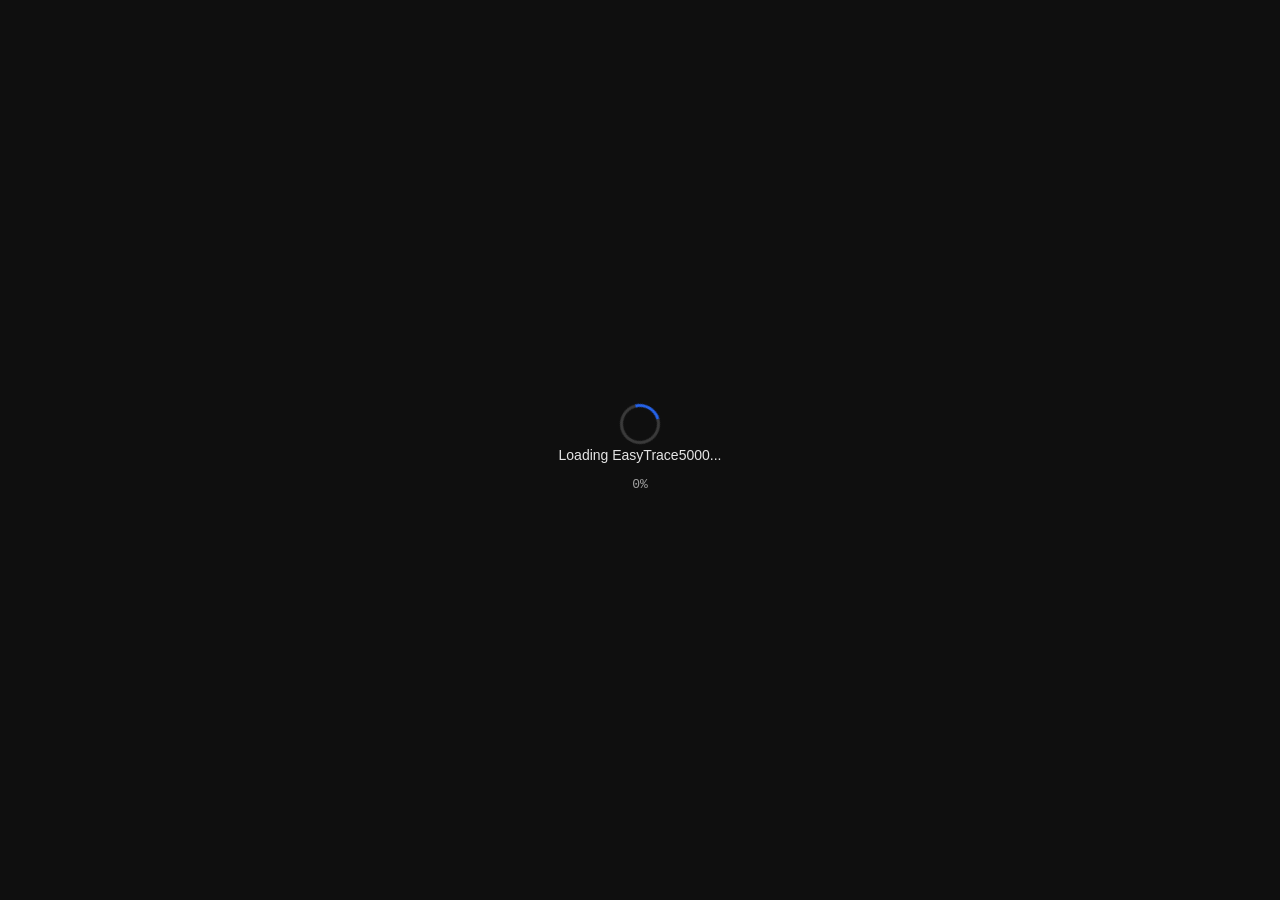
==== commit 002b5b53: "Refactor index.html for redirection and remove unused modal handlers in ui-modal-manager.js - Update" ====
--- a/index.html
+++ b/index.html
@@ -1,406 +1,10 @@
 <!DOCTYPE html>
-<html lang="en" data-theme="dark">
+<html>
 <head>
-    <meta charset="UTF-8">
-    <!--!
-        @file        index.html
-        @description EasyTrace5000 Landing Page
-        @author      Eltryus - Ricardo Marques
-        @copyright   2025-2026 Eltryus - Ricardo Marques
-        @see         {@link https://github.com/RicardoJCMarques/EasyTrace5000}
-        @license     AGPL-3.0-or-later
-    -->
-    <!--
-        EasyTrace5000 - Advanced PCB Isolation CAM Workspace
-        Copyright (C) 2025-2026 Eltryus
-
-        This program is free software: you can redistribute it and/or modify
-        it under the terms of the GNU Affero General Public License as published by
-        the Free Software Foundation, either version 3 of the License, or
-        (at your option) any later version.
-
-        This program is distributed in the hope that it will be useful,
-        but WITHOUT ANY WARRANTY; without even the implied warranty of
-        MERCHANTABILITY or FITNESS FOR A PARTICULAR PURPOSE.  See the
-        GNU Affero General Public License for more details.
-
-        You should have received a copy of the GNU Affero General Public License
-        along with this program.  If not, see <https://www.gnu.org/licenses/>.
-    -->
-    <meta name="viewport" content="width=device-width, initial-scale=1.0, viewport-fit=cover">
-    <title>Eltryus CAM Suite | Free Browser-Based Manufacturing Tools</title>
-
-    <meta name="description" content="A suite of free, open-source CAM tools running directly in your browser. Features EasyTrace5000 for PCB milling, and upcoming 2.5D routing tools.">
-    <meta name="keywords" content="CAM Suite, PCB CAM, CNC Router software, browser CAM tool, open source CAM, G-code generator">
-    <meta name="author" content="Eltryus">
-    <meta name="robots" content="index, follow">
-    <meta name="theme-color" content="#1a1a1a">
-
-    <link rel="canonical" href="https://cam.eltryus.design/">
-
-    <meta property="og:type" content="website">
-    <meta property="og:url" content="https://cam.eltryus.design/">
-    <meta property="og:title" content="Eltryus CAM Suite | Free Browser-Based Manufacturing Tools">
-    <meta property="og:site_name" content="Eltryus">
-    <meta property="og:description" content="Free, open-source, client-side CAM software for makers. Featuring EasyTrace5000 for PCB isolation routing and upcoming 2.5D woodworking tools.">
-    <meta property="og:image" content="https://cam.eltryus.design/images/social-preview.jpg">
-    <meta property="og:image:width" content="1200">
-    <meta property="og:image:height" content="630">
-    <meta property="og:locale" content="en_US">
-
-    <link rel="icon" type="image/png" href="images/favicon/favicon-96x96.png" sizes="96x96">
-    <link rel="icon" type="image/svg+xml" href="images/favicon/favicon.svg">
-    <link rel="shortcut icon" href="images/favicon/favicon.ico">
-    <link rel="apple-touch-icon" sizes="180x180" href="images/favicon/apple-touch-icon.png">
-    <link rel="manifest" href="images/favicon/site.webmanifest">
-
-    <link rel="preload" as="image" href="images/EasyTrace5000_workspace.webp" type="image/webp" fetchpriority="high">
-
-    <link rel="stylesheet" href="css/base.css">
-    <link rel="stylesheet" href="css/components.css">
-    <link rel="stylesheet" href="css/theme.css">
-    <link rel="stylesheet" href="css/doc.css">
-
-    <script type="application/ld+json">
-    [
-        {
-            "@context": "https://schema.org",
-            "@type": "WebApplication",
-            "name": "Eltryus CAM Suite",
-            "url": "https://cam.eltryus.design/",
-            "operatingSystem": "Any (Browser-based)",
-            "applicationCategory": "DeveloperApplication",
-            "applicationSubCategory": "CAM Software",
-            "offers": {
-                "@type": "Offer",
-                "price": "0",
-                "priceCurrency": "EUR",
-                "availability": "https://schema.org/InStock"
-            },
-            "description": "A suite of free, open-source, browser-based CAM tools. Features EasyTrace5000 for generating CNC and Laser files for PCB fabrication and upcoming 2.5D routing software.",
-            "hasPart": {
-                "@type": "WebApplication",
-                "name": "EasyTrace5000 Workspace",
-                "url": "https://cam.eltryus.design/easytrace5000/",
-                "description": "Advanced PCB CAM tool for isolation routing and laser processing."
-            },
-            "potentialAction": [
-                {
-                    "@type": "ViewAction",
-                    "target": "https://cam.eltryus.design/easytrace5000/",
-                    "name": "Launch EasyTrace5000"
-                },
-                {
-                    "@type": "ViewAction",
-                    "target": "https://cam.eltryus.design/easytrace5000/doc/",
-                    "name": "Read Documentation"
-                },
-                {
-                    "@type": "DonateAction",
-                    "target": "https://ko-fi.com/eltryus",
-                    "name": "Support Development"
-                }
-            ],
-            "author": {
-                "@type": "Organization",
-                "name": "Eltryus",
-                "url": "https://www.eltryus.design",
-                "logo": "https://www.eltryus.design/images/logo.png"
-            },
-            "screenshot": {
-                "@type": "ImageObject",
-                "url": "https://cam.eltryus.design/images/social-preview.jpg",
-                "caption": "Eltryus CAM Suite tools"
-            },
-            "isAccessibleForFree": true,
-            "browserRequirements": "Requires JavaScript and WebAssembly support"
-        },
-        {
-            "@context": "https://schema.org",
-            "@type": "BreadcrumbList",
-            "itemListElement": [
-                {
-                    "@type": "ListItem",
-                    "position": 1,
-                    "name": "Eltryus CAM Suite",
-                    "item": "https://cam.eltryus.design/"
-                }
-            ]
-        }
-    ]
-    </script>
+    <meta http-equiv="refresh" content="0; url=easytrace5000/index.html">
+    <title>Redirecting...</title>
 </head>
 <body>
-    <!-- Skip link for keyboard accessibility -->
-    <a href="#main-content" class="skip-link">Skip to Main Content</a>
-
-    <!-- Header — matches doc pages -->
-    <header class="doc-header">
-        <div class="doc-brand">
-            <a href="/" aria-label="Eltryus CAM Suite Homepage">Eltryus CAM Suite</a>
-        </div>
-
-        <button class="doc-menu-toggle" aria-label="Toggle Navigation Menu" aria-expanded="false">
-            <svg class="icon-menu" width="24" height="24" viewBox="0 0 24 24" fill="none" stroke="currentColor" stroke-width="2" stroke-linecap="round" stroke-linejoin="round" aria-hidden="true">
-                <line x1="3" y1="12" x2="21" y2="12"></line>
-                <line x1="3" y1="6" x2="21" y2="6"></line>
-                <line x1="3" y1="18" x2="21" y2="18"></line>
-            </svg>
-            <svg class="icon-close" width="24" height="24" viewBox="0 0 24 24" fill="none" stroke="currentColor" stroke-width="2" stroke-linecap="round" stroke-linejoin="round" aria-hidden="true">
-                <line x1="18" y1="6" x2="6" y2="18"></line>
-                <line x1="6" y1="6" x2="18" y2="18"></line>
-            </svg>
-        </button>
-
-        <nav class="doc-nav" aria-label="Main Navigation">
-            <a href="/easytrace5000/" draggable="false" aria-label="Launch the Application">Open EasyTrace5000</a>
-            <span class="separator" aria-hidden="true"></span>
-            <a href="easytrace5000/doc/" draggable="false" aria-label="Documentation">Docs</a>
-            <a href="easytrace5000/doc/cnc" draggable="false" aria-label="CNC Milling Guide">CNC Guide</a>
-            <a href="easytrace5000/doc/laser" draggable="false" aria-label="Laser Processing Guide">Laser Guide</a>
-            <a href="easytrace5000/doc/accessibility" draggable="false" aria-label="Accessibility Statement">Accessibility</a>
-            <span class="separator" aria-hidden="true"></span>
-            <a href="https://github.com/RicardoJCMarques/EasyTrace5000" target="_blank" draggable="false" aria-label="GitHub Repository (opens in a new tab)">GitHub</a>
-
-            <button class="theme-toggle" id="theme-toggle" title="Toggle Theme" aria-label="Toggle between light and dark theme">
-                <svg class="sun-icon" width="20" height="20" viewBox="0 0 24 24" fill="none" stroke="currentColor" stroke-width="1.5" aria-hidden="true"><circle cx="12" cy="12" r="5"></circle><line x1="12" y1="1" x2="12" y2="3"></line><line x1="12" y1="21" x2="12" y2="23"></line><line x1="4.22" y1="4.22" x2="5.64" y2="5.64"></line><line x1="18.36" y1="18.36" x2="19.78" y2="19.78"></line><line x1="1" y1="12" x2="3" y2="12"></line><line x1="21" y1="12" x2="23" y2="12"></line><line x1="4.22" y1="19.78" x2="5.64" y2="18.36"></line><line x1="18.36" y1="5.64" x2="19.78" y2="4.22"></line></svg>
-                <svg class="moon-icon" width="20" height="20" viewBox="0 0 24 24" fill="none" stroke="currentColor" stroke-width="1.5" aria-hidden="true"><path d="M21 12.79A9 9 0 1 1 11.21 3 7 7 0 0 0 21 12.79z"></path></svg>
-            </button>
-        </nav>
-    </header>
-
-    <div class="doc-wrapper">
-        <main id="main-content" class="doc-main doc-main--wide">
-
-            <!-- Hero -->
-            <section class="hero">
-                <h1>Browser-Based CAM Tools for Makers</h1>
-                <p class="tagline">Free, open-source manufacturing software that runs entirely in your browser. From PCB isolation routing to 2.5D woodworking—no cloud, no accounts, no installations.</p>
-            </section>
-
-            <section id="suite-tools">
-                <div class="pipeline-grid" style="margin-top: -2rem; margin-bottom: 4rem;">
-                    
-                    <a href="easytrace5000/" class="pipeline-card pipeline-card--active" draggable="false" aria-label="Launch EasyTrace5000 Workspace">
-                        <h3>
-                            <svg width="24" height="24" viewBox="0 0 24 24" fill="none" stroke="currentColor" stroke-width="1.5" aria-hidden="true">
-                                <rect x="3" y="3" width="18" height="18" rx="2" ry="2"></rect>
-                                <line x1="9" y1="3" x2="9" y2="21"></line>
-                                <circle cx="14" cy="9" r="2"></circle>
-                                <path d="M14 11v10"></path>
-                            </svg>
-                            EasyTrace5000
-                            <span class="doc-badge doc-badge--stable">Live</span>
-                        </h3>
-                        <p>Advanced PCB CAM. Convert Gerber, Excellon, and SVG files into CNC G-Code or Laser compatible files. Client-side replacement for FlatCAM.</p>
-                        <span class="btn btn--primary btn--block" aria-hidden="true">Launch EasyTrace5000 Workspace</span>
-                    </a>
-
-                    <div class="pipeline-card pipeline-card--dev" style="opacity: 0.8; cursor: default;">
-                        <h3>
-                            <svg width="24" height="24" viewBox="0 0 24 24" fill="none" stroke="currentColor" stroke-width="1.5" aria-hidden="true">
-                                <path d="M20 14.66V20a2 2 0 0 1-2 2H4a2 2 0 0 1-2-2V6a2 2 0 0 1 2-2h5.34"></path>
-                                <polygon points="18 2 22 6 12 16 8 16 8 12 18 2"></polygon>
-                            </svg>
-                            3D Router CAM
-                            <span class="doc-badge doc-badge--dev">Eventually</span>
-                        </h3>
-                        <p>A CAM tool for woodworking, furniture/sign making and 3D reliefs.</p>
-                        <span class="btn btn--secondary btn--block" aria-hidden="true" style="pointer-events: none;">Maybe, Kinda, Sorta</span>
-                    </div>
-
-                </div>
-            </section>
-
-            <!-- What is EasyTrace5000 -->
-            <section id="about">
-                <h2>Featured Tool: EasyTrace5000 PCB CAM</h2>
-                <p>EasyTrace5000 is a free, open-source CAM (Computer-Aided Manufacturing) tool purpose-built for PCB prototyping. It takes the standard fabrication files your EDA software exports — Gerber RS-274X copper layers, Excellon drill files, and SVG outlines — and generates the G-code your CNC router needs to physically mill the board.</p>
-                <p>The entire application runs client-side in your browser using WebAssembly-powered geometry processing. Your board files never leave your machine — there are no cloud servers, no accounts, and no subscriptions. Open the workspace, drop your files in, configure your tool and machine parameters, and export ready-to-run G-code.</p>
-                <p>EasyTrace5000 has been developed and tested with files from KiCad and EasyEDA. It supports GRBL-based CNC controllers out of the box, with experimental post-processors for GrblHAL, Marlin, LinuxCNC, Mach3, and Roland RML machines.</p>
-            </section>
-
-            <!-- Manufacturing Workflows -->
-            <section id="workflows">
-                <h2>Supported Manufacturing Workflows</h2>
-                <p>EasyTrace5000 supports distinct processing pipelines tailored to your equipment. Read the documentation guides below to learn how to prepare your files and configure the workspace for your specific machine.</p>
-
-                <div class="pipeline-grid">
-                    <a href="easytrace5000/doc/cnc" class="pipeline-card pipeline-card--active" draggable="false" aria-label="Read the CNC Milling Guide">
-                        <h3>
-                            <svg width="24" height="24" viewBox="0 0 24 24" fill="none" stroke="currentColor" stroke-width="1.5" aria-hidden="true">
-                                <circle cx="12" cy="12" r="3"/>
-                                <path d="M12 2v4M12 18v4M4.93 4.93l2.83 2.83M16.24 16.24l2.83 2.83M2 12h4M18 12h4M4.93 19.07l2.83-2.83M16.24 7.76l2.83-2.83"/>
-                            </svg>
-                            CNC Milling
-                            <span class="doc-badge doc-badge--stable">Stable</span>
-                        </h3>
-                        <p>Learn how to generate G-code for multi-pass isolation routing, intelligent drill strategy selection (peck vs. helix milling), copper clearing pocketing, and board cutout with holding tabs.</p>
-                        <span class="btn btn--primary btn--block" aria-hidden="true">Read CNC Guide →</span>
-                    </a>
-
-                    <a href="easytrace5000/doc/laser" class="pipeline-card pipeline-card--dev" draggable="false" aria-label="Read the Laser Processing Guide">
-                        <h3>
-                            <svg width="24" height="24" viewBox="0 0 24 24" fill="none" stroke="currentColor" stroke-width="1.5" aria-hidden="true">
-                                <path d="M12 2v8"/><path d="M12 14v8"/><circle cx="12" cy="12" r="2"/>
-                                <path d="M4.93 4.93l4.24 4.24"/><path d="M14.83 14.83l4.24 4.24"/>
-                            </svg>
-                            Laser Processing
-                            <span class="doc-badge doc-badge--dev">Beta</span>
-                        </h3>
-                        <p>Discover how to export vector (SVG) and raster (PNG) files for copper ablation and solder paste stencils. Features dynamic offsetting, cross-hatching, and solid polygon fills.</p>
-                        <span class="btn btn--secondary btn--block" aria-hidden="true">Read Laser Guide →</span>
-                    </a>
-                </div>
-            </section>
-
-            <!-- Key Features -->
-            <section>
-                <h2>Key Features & Architecture</h2>
-                <div class="feature-grid">
-                    <div class="feature-card">
-                        <h3>Multi-Operation Workflow</h3>
-                        <p>A non-destructive workflow supporting multi-pass trace isolation, internal copper clearing, and board cutouts with optional holding tabs.</p>
-                    </div>
-                    <div class="feature-card">
-                        <h3>Advanced Geometry Engine</h3>
-                        <p>Analytic parsing of Gerber RS-274X, Excellon, and full SVG paths (including Béziers). Powered by a WebAssembly compilation of Clipper2 for high-performance boolean operations.</p>
-                    </div>
-                    <div class="feature-card">
-                        <h3>True Arc Reconstruction</h3>
-                        <p>Reconstructs true arcs (G2/G3) from polygonized post-Clipper2 data. This prevents the machine stuttering and poor surface finishes inherent to highly segmented toolpaths.</p>
-                    </div>
-                    <div class="feature-card">
-                        <h3>Smart Drill Strategy</h3>
-                        <p>Analyzes hole and slot diameters against your selected tool size to dynamically generate standard peck drilling or helical milling paths.</p>
-                    </div>
-                    <div class="feature-card">
-                        <h3>Laser Geometry Engine</h3>
-                        <p>Dedicated laser pipeline generating physical kerf-compensated paths. Supports concentric offsets, alternating zig-zag hatching for ablation, and solid polygon fills for raster rendering.</p>
-                    </div>
-                    <div class="feature-card">
-                        <h3>100% Client-Side Privacy</h3>
-                        <p>Your proprietary board files never leave your computer. EasyTrace5000 runs entirely in the browser memory with no cloud processing, no accounts, and broad post-processor support (GRBL, Marlin, LinuxCNC).</p>
-                    </div>
-                </div>
-            </section>
-
-            <!-- Supported File Formats -->
-            <section id="formats">
-                <h2>Supported File Formats</h2>
-                <p>EasyTrace5000 reads the standard fabrication file formats exported by PCB design tools like KiCad, EasyEDA, Altium, Eagle, and others.</p>
-                <div class="feature-grid">
-                    <div class="feature-card">
-                        <h3>Gerber (RS-274X)</h3>
-                        <p>Standard copper layer and board outline files. Accepts <code>.gbr</code>, <code>.ger</code>, <code>.gtl</code>, <code>.gbl</code>, <code>.gts</code>, <code>.gbs</code>, <code>.gko</code>, <code>.gm1</code> extensions. Protel naming conventions are recognized for automatic operation assignment on drag-and-drop.</p>
-                    </div>
-                    <div class="feature-card">
-                        <h3>Excellon Drill</h3>
-                        <p>Drill files with hole positions, sizes, and slot definitions. Supports <code>.drl</code>, <code>.xln</code>, <code>.txt</code>, <code>.drill</code>, <code>.exc</code> extensions. The system automatically analyzes each hole against your tool diameter and selects the optimal drilling strategy.</p>
-                    </div>
-                    <div class="feature-card">
-                        <h3>SVG (Scalable Vector Graphics)</h3>
-                        <p>Full SVG path support including lines, arcs, quadratic and cubic Bézier curves. Useful for custom board outlines, decorative traces, or designs created outside traditional EDA tools.</p>
-                    </div>
-                </div>
-            </section>
-
-            <!-- How it works — brief workflow -->
-            <section id="how-it-works">
-                <h2>How It Works</h2>
-                <p>A non-destructive, browser-based pipeline from design file to machine instructions.</p>
-
-                <div class="step-grid">
-                    <div class="step-card">
-                        <h3>1 - Load & Position</h3>
-                        <p>Drag and drop your standard fabrication files (<strong>Gerber, Excellon, or SVG</strong>) directly into the browser. Set your machine's physical origin, adjust board rotation, and configure global settings like tool dimensions or laser kerf.</p>
-                    </div>
-
-                    <div class="step-card">
-                        <h3>2 - Generate Geometry</h3>
-                        <p>The WebAssembly-powered geometry engine processes your files locally. Apply dynamic multi-pass offsets for trace isolation, calculate smart peck/mill strategies for drilling, or generate cross-hatch fills for laser ablation.</p>
-                    </div>
-
-                    <div class="step-card">
-                        <h3>3 - Preview & Export</h3>
-                        <p>Choose your target pipeline:</p>
-                        <ul class="sub-feature-list">
-                            <li><strong>CNC:</strong> Simulate 3D tool reach, set feeds and speeds, and export optimized <strong>G-code</strong>.</li>
-                            <li><strong>Laser:</strong> Assign layer colors, fuse colinear hatch segments, and export high-precision <strong>SVG or PNG</strong> files.</li>
-                        </ul>
-                    </div>
-                </div>
-            </section>
-
-            <!-- Sponsors -->
-            <section id="support" class="sponsors-section">
-                <h2>Support EasyTrace5000</h2>
-                <p>This project is free and open-source (AGPLv3). Your support helps cover development time, hosting costs, and the test hardware needed for upcoming features like the laser processing pipeline.</p>
-
-                <div class="sponsor-grid">
-                    <a href="https://ko-fi.com/eltryus" target="_blank" class="sponsor-slot" title="Support on Ko-fi" draggable="false" aria-label="Support development on Ko-fi (opens in a new tab)">
-                        <div class="slot-content">
-                            <svg width="18" height="18" viewBox="0 0 24 24" fill="none" stroke="currentColor" stroke-width="2" aria-hidden="true">
-                                <path d="M20.84 4.61a5.5 5.5 0 0 0-7.78 0L12 5.67l-1.06-1.06a5.5 5.5 0 0 0-7.78 7.78l1.06 1.06L12 21.23l7.78-7.78 1.06-1.06a5.5 5.5 0 0 0 0-7.78z"/>
-                            </svg>
-                            <span>Support on Ko-fi</span>
-                        </div>
-                    </a>
-                    <a href="mailto:sponsor@eltryus.design" class="sponsor-slot" title="Become a Sponsor" draggable="false" aria-label="Contact us about sponsorship">
-                        <div class="slot-content">
-                            <svg width="18" height="18" viewBox="0 0 24 24" fill="none" stroke="currentColor" stroke-width="1.5" aria-hidden="true">
-                                <path d="M12 5v14M5 12h14"/>
-                            </svg>
-                            <span>Your Logo Here</span>
-                        </div>
-                    </a>
-                    <a href="mailto:sponsor@eltryus.design" class="sponsor-slot" title="Become a Sponsor" draggable="false" aria-label="Contact us about sponsorship">
-                        <div class="slot-content">
-                            <svg width="18" height="18" viewBox="0 0 24 24" fill="none" stroke="currentColor" stroke-width="1.5" aria-hidden="true">
-                                <path d="M12 5v14M5 12h14"/>
-                            </svg>
-                            <span>Your Logo Here</span>
-                        </div>
-                    </a>
-                </div>
-                <p><a href="mailto:sponsor@eltryus.design" draggable="false">Become a sponsor →</a></p>
-            </section>
-
-        </main>
-
-        <!-- Footer -->
-        <footer class="doc-footer" aria-label="Footer">
-            <p>
-                v1.1.2 |
-                <a href="easytrace5000/" draggable="false">Open EasyTrace5000</a> |
-                <a href="easytrace5000/doc/" draggable="false">EasyTrace5000 Documentation</a> |
-                <a href="https://github.com/RicardoJCMarques/EasyTrace5000" target="_blank" draggable="false" aria-label="GitHub Repository (opens in a new tab)">GitHub</a> |
-                <a href="/LICENSE" target="_blank" draggable="false" aria-label="AGPLv3 License (opens in a new tab)">AGPLv3 Licensed</a>
-            </p>
-        </footer>
-    </div>
-
-    <!-- Theme Loader -->
-    <script defer src="themes/theme-loader.js"></script>
-    <script>
-        document.addEventListener('DOMContentLoaded', () => {
-            // Theme toggle
-            const themeBtn = document.getElementById('theme-toggle');
-            if (themeBtn && window.ThemeLoader) {
-                themeBtn.addEventListener('click', () => window.ThemeLoader.toggleTheme());
-            }
-
-            // Mobile menu toggle
-            const menuBtn = document.querySelector('.doc-menu-toggle');
-            const nav = document.querySelector('.doc-nav');
-            if (menuBtn && nav) {
-                menuBtn.addEventListener('click', () => {
-                    const isExpanded = menuBtn.getAttribute('aria-expanded') === 'true';
-                    menuBtn.setAttribute('aria-expanded', !isExpanded);
-                    nav.classList.toggle('is-open');
-                });
-            }
-        });
-    </script>
+    <p>Redirecting to the <a href="easytrace5000/index.html#quickstart">Main Workspace</a>...</p>
 </body>
 </html>
